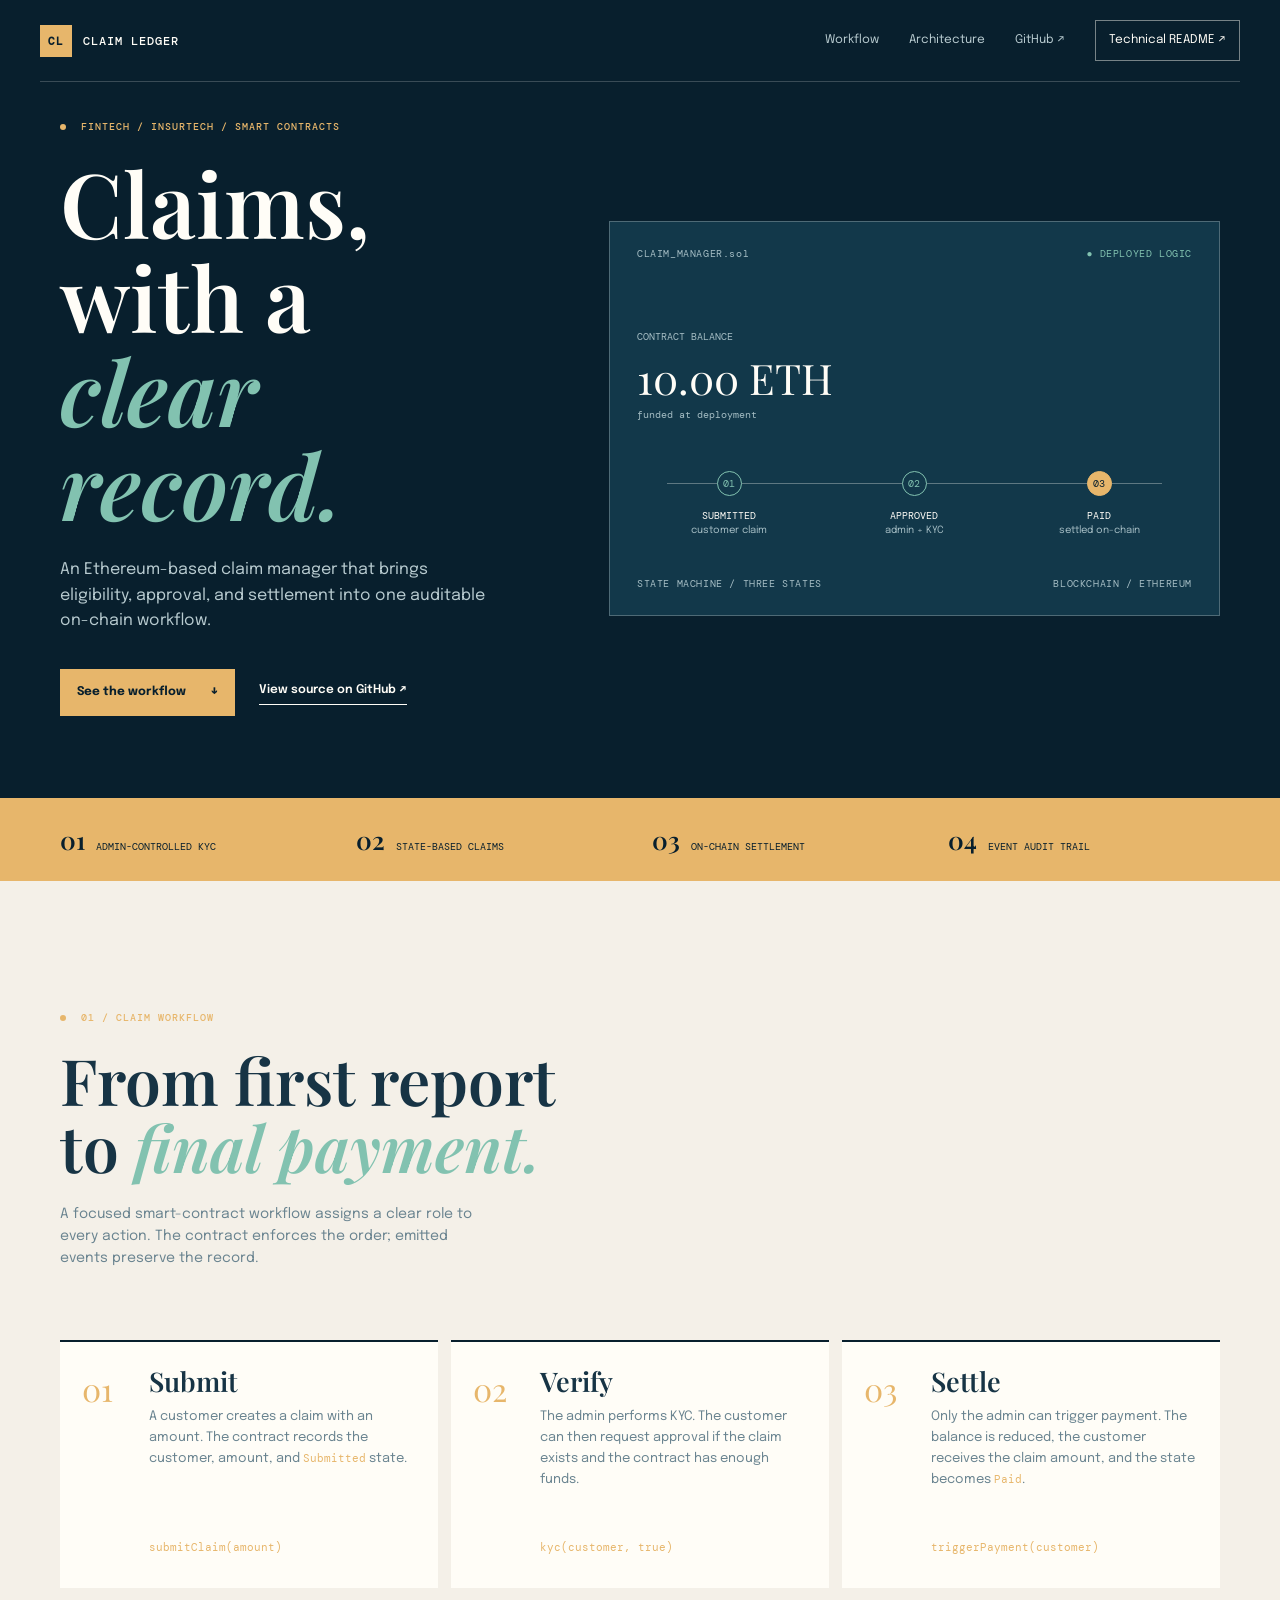
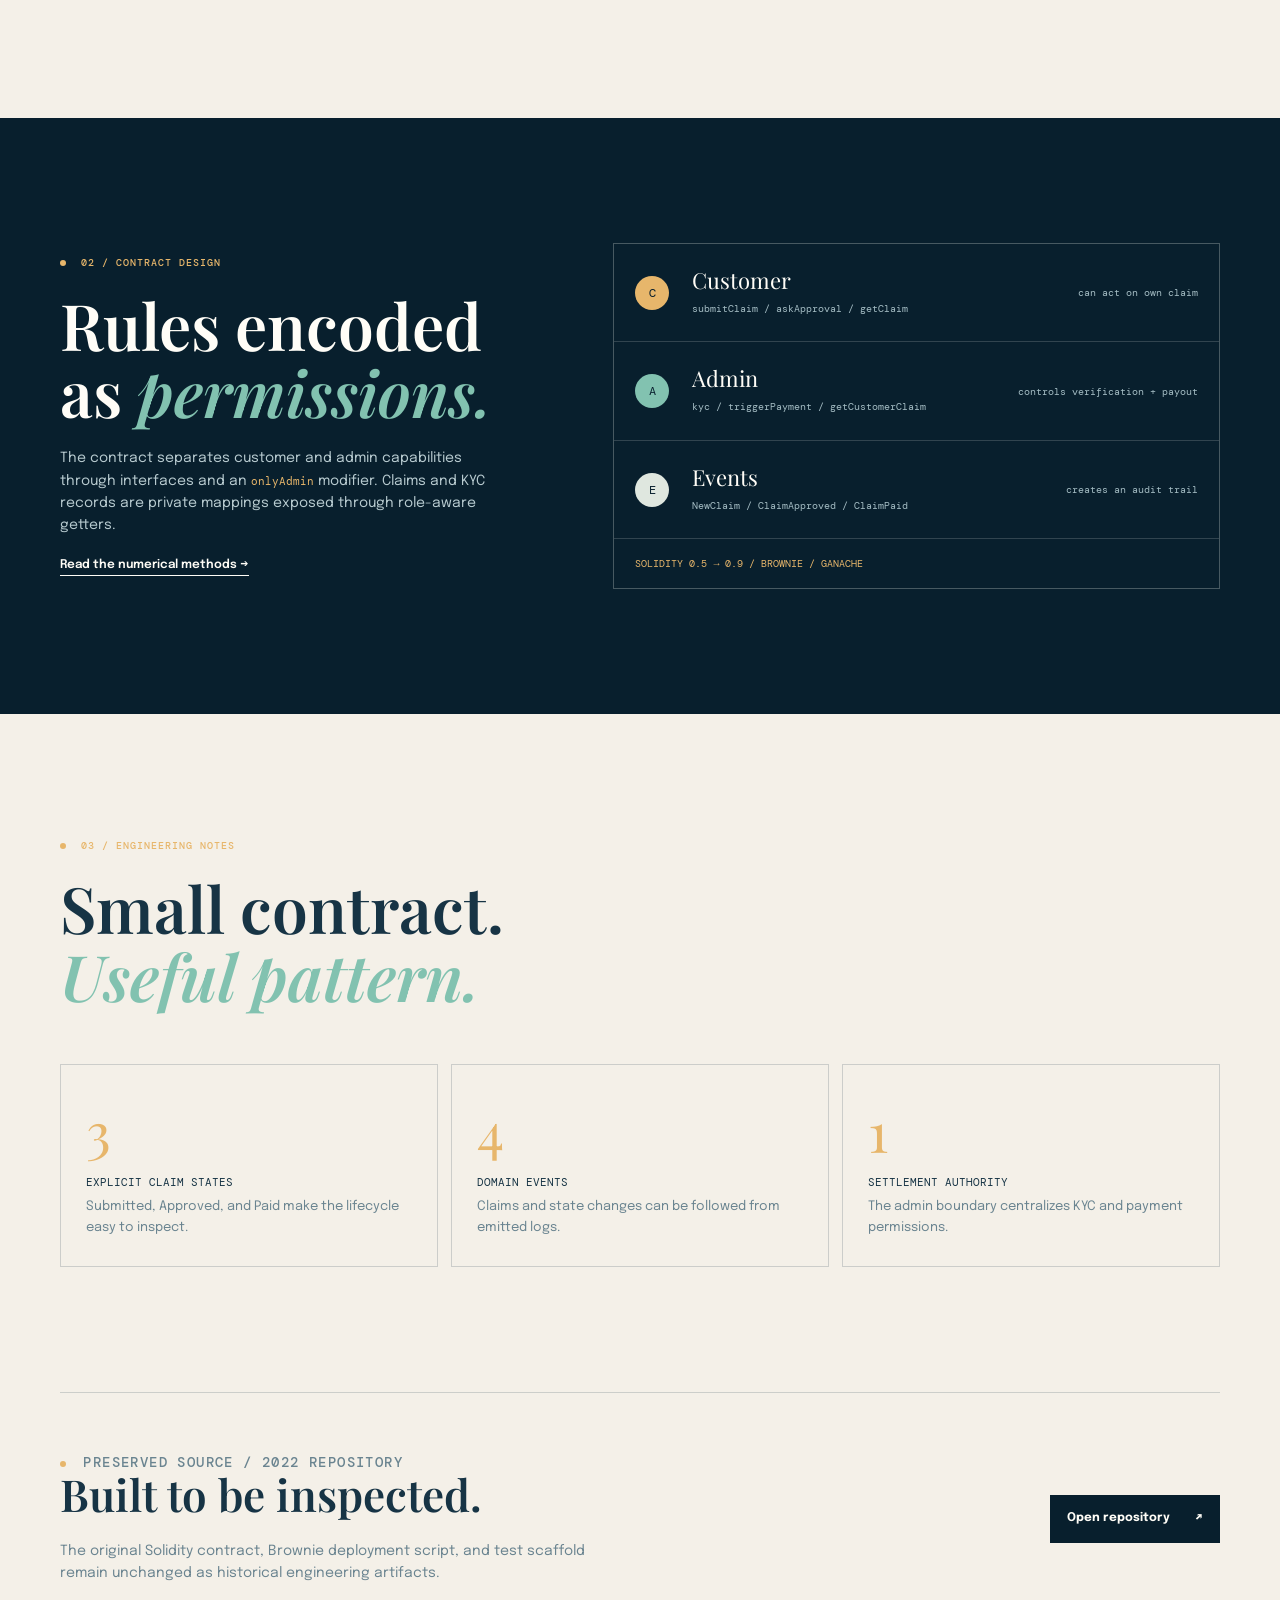
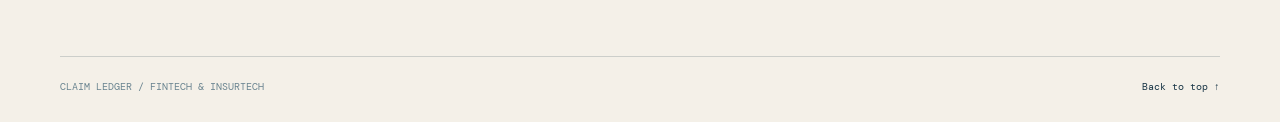
==== index.html @ d9894f96 "Remove hero side gutters" ====
<!doctype html>
<html lang="en">
<head>
  <meta charset="utf-8">
  <meta name="viewport" content="width=device-width, initial-scale=1">
  <meta name="theme-color" content="#081f2d">
  <meta name="description" content="Claim Ledger: an Ethereum smart contract for transparent insurance claim workflows.">
  <title>Claim Ledger | Fintech & Insurtech</title>
  <link rel="icon" href="data:image/svg+xml,%3Csvg xmlns='http://www.w3.org/2000/svg' viewBox='0 0 64 64'%3E%3Crect width='64' height='64' rx='14' fill='%23081f2d'/%3E%3Cpath d='M16 45V19h11c9 0 14 5 14 13s-5 13-14 13H16Zm8-7h3c5 0 7-2 7-6s-2-6-7-6h-3v12Z' fill='%23e7b66b'/%3E%3C/svg%3E" type="image/svg+xml">
  <link rel="preconnect" href="https://fonts.googleapis.com">
  <link rel="preconnect" href="https://fonts.gstatic.com" crossorigin>
  <link href="https://fonts.googleapis.com/css2?family=DM+Mono:wght@400;500&family=Epilogue:wght@400;500;600;700&family=Playfair+Display:ital,wght@0,600;1,600&display=swap" rel="stylesheet">
  <link rel="stylesheet" href="styles.css">
  <link rel="stylesheet" href="layout-fix.css">
</head>
<body>
  <header class="site-header"><a class="brand" href="#top"><span class="brand-mark">CL</span><span>CLAIM LEDGER</span></a><nav aria-label="Primary navigation"><a href="#workflow">Workflow</a><a href="#architecture">Architecture</a><a href="https://github.com/omarja12/Fintech-Inssurtech-Project" target="_blank" rel="noreferrer">GitHub &#8599;</a><a class="header-button" href="README.md">Technical README &#8599;</a></nav></header>
  <main id="top">
    <section class="hero page-width"><div class="hero-copy reveal"><p class="kicker"><span></span> FINTECH / INSURTECH / SMART CONTRACTS</p><h1>Claims, with a<br><em>clear record.</em></h1><p class="hero-lede">An Ethereum-based claim manager that brings eligibility, approval, and settlement into one auditable on-chain workflow.</p><div class="hero-actions"><a class="button button-gold" href="#workflow">See the workflow <span>&#8595;</span></a><a class="text-button" href="https://github.com/omarja12/Fintech-Inssurtech-Project" target="_blank" rel="noreferrer">View source on GitHub &#8599;</a></div></div><div class="hero-console reveal delay"><div class="console-top"><span>CLAIM_MANAGER.sol</span><span class="live-dot">● DEPLOYED LOGIC</span></div><div class="console-balance"><span>CONTRACT BALANCE</span><strong>10.00 ETH</strong><small>funded at deployment</small></div><div class="console-flow"><div class="flow-line"></div><div class="flow-node complete"><b>01</b><span>SUBMITTED</span><small>customer claim</small></div><div class="flow-node complete"><b>02</b><span>APPROVED</span><small>admin + KYC</small></div><div class="flow-node current"><b>03</b><span>PAID</span><small>settled on-chain</small></div></div><div class="console-footer"><span>STATE MACHINE / THREE STATES</span><span>BLOCKCHAIN / ETHEREUM</span></div></div></section>
    <section class="signal-bar"><div><b>01</b><span>Admin-controlled KYC</span></div><div><b>02</b><span>State-based claims</span></div><div><b>03</b><span>On-chain settlement</span></div><div><b>04</b><span>Event audit trail</span></div></section>
    <section class="section page-width" id="workflow"><div class="section-intro reveal"><p class="kicker"><span></span> 01 / CLAIM WORKFLOW</p><h2>From first report<br>to <em>final payment.</em></h2><p>A focused smart-contract workflow assigns a clear role to every action. The contract enforces the order; emitted events preserve the record.</p></div><div class="workflow-grid reveal"><article class="step-card"><div class="step-number">01</div><div><h3>Submit</h3><p>A customer creates a claim with an amount. The contract records the customer, amount, and <code>Submitted</code> state.</p><code>submitClaim(amount)</code></div></article><article class="step-card"><div class="step-number">02</div><div><h3>Verify</h3><p>The admin performs KYC. The customer can then request approval if the claim exists and the contract has enough funds.</p><code>kyc(customer, true)</code></div></article><article class="step-card"><div class="step-number">03</div><div><h3>Settle</h3><p>Only the admin can trigger payment. The balance is reduced, the customer receives the claim amount, and the state becomes <code>Paid</code>.</p><code>triggerPayment(customer)</code></div></article></div></section>
    <section class="architecture-band" id="architecture"><div class="page-width architecture-grid"><div class="section-intro reveal"><p class="kicker"><span></span> 02 / CONTRACT DESIGN</p><h2>Rules encoded<br>as <em>permissions.</em></h2><p>The contract separates customer and admin capabilities through interfaces and an <code>onlyAdmin</code> modifier. Claims and KYC records are private mappings exposed through role-aware getters.</p><a class="text-button light" href="README.md">Read the numerical methods &#8594;</a></div><div class="architecture-panel reveal delay"><div class="role-row"><span class="role-icon customer">C</span><div><b>Customer</b><small>submitClaim / askApproval / getClaim</small></div><i>can act on own claim</i></div><div class="role-row"><span class="role-icon admin">A</span><div><b>Admin</b><small>kyc / triggerPayment / getCustomerClaim</small></div><i>controls verification + payout</i></div><div class="role-row"><span class="role-icon event">E</span><div><b>Events</b><small>NewClaim / ClaimApproved / ClaimPaid</small></div><i>creates an audit trail</i></div><div class="contract-tag">SOLIDITY 0.5 &#8594; 0.9 / BROWNIE / GANACHE</div></div></div></section>
    <section class="section page-width outcomes"><div class="section-intro reveal"><p class="kicker"><span></span> 03 / ENGINEERING NOTES</p><h2>Small contract.<br><em>Useful pattern.</em></h2></div><div class="outcome-grid reveal"><div class="outcome"><strong>3</strong><span>Explicit claim states</span><p>Submitted, Approved, and Paid make the lifecycle easy to inspect.</p></div><div class="outcome"><strong>4</strong><span>Domain events</span><p>Claims and state changes can be followed from emitted logs.</p></div><div class="outcome"><strong>1</strong><span>Settlement authority</span><p>The admin boundary centralizes KYC and payment permissions.</p></div></div></section>
    <section class="archive page-width"><div><p class="kicker"><span></span> PRESERVED SOURCE / 2022 REPOSITORY</p><h2>Built to be inspected.</h2><p>The original Solidity contract, Brownie deployment script, and test scaffold remain unchanged as historical engineering artifacts.</p></div><a class="button button-dark" href="https://github.com/omarja12/Fintech-Inssurtech-Project" target="_blank" rel="noreferrer">Open repository <span>&#8599;</span></a></section>
  </main>
  <footer class="footer page-width"><span>CLAIM LEDGER / FINTECH & INSURTECH</span><a href="#top">Back to top &#8593;</a></footer>
</body>
</html>
---- styles.css ----
:root{--navy:#081f2d;--navy-2:#12384a;--ink:#173445;--muted:#6a8490;--paper:#f4f0e8;--white:#fffdf7;--gold:#e7b66b;--teal:#82c2b0;--line:rgba(23,52,69,.18);--mono:'DM Mono',monospace;--display:'Playfair Display',Georgia,serif;--body:'Epilogue',sans-serif}*{box-sizing:border-box}html{scroll-behavior:smooth}body{margin:0;background:var(--paper);color:var(--ink);font-family:var(--body);line-height:1.6}.page-width{width:min(1160px,calc(100% - 80px));margin-inline:auto}a{color:inherit;text-decoration:none}code{font:11px var(--mono);color:var(--gold)}.site-header{height:82px;display:flex;align-items:center;justify-content:space-between;width:min(1280px,calc(100% - 80px));margin:auto;border-bottom:1px solid rgba(255,253,247,.2);color:var(--white);position:absolute;left:0;right:0;z-index:3}.brand{display:flex;align-items:center;gap:11px;font:500 12px var(--mono);letter-spacing:.08em}.brand-mark{display:grid;place-items:center;width:32px;height:32px;background:var(--gold);color:var(--navy);font:700 11px var(--mono)}nav{display:flex;align-items:center;gap:30px;font-size:12px;color:#b8cbd0}nav a:hover{color:var(--gold)}.header-button{border:1px solid rgba(255,253,247,.45);padding:10px 13px;color:var(--white)}.hero{display:grid;grid-template-columns:.86fr 1.14fr;gap:88px;align-items:center;min-height:665px;padding-top:120px;padding-bottom:82px;background:var(--navy);color:var(--white)}.hero:before{content:'';position:absolute;inset:0 0 auto;height:665px;z-index:-1;background:var(--navy)}.kicker{margin:0 0 22px;color:var(--gold);font:500 10px var(--mono);letter-spacing:.1em}.kicker span{display:inline-block;width:6px;height:6px;margin-right:8px;background:var(--gold);border-radius:50%}h1,h2,h3{font-family:var(--display);font-weight:600;line-height:1.05;letter-spacing:0}h1{margin:0 0 26px;font-size:clamp(57px,7vw,92px)}h2{margin:0 0 22px;font-size:clamp(43px,5vw,68px)}h1 em,h2 em{font-style:italic;color:var(--teal)}.hero-lede{max-width:440px;color:#b8cbd0;font-size:16px}.hero-actions{display:flex;align-items:center;gap:24px;margin-top:35px}.button{display:inline-flex;align-items:center;justify-content:space-between;gap:25px;padding:14px 17px;font-size:12px;font-weight:700;transition:transform .2s}.button:hover{transform:translateY(-3px)}.button-gold{background:var(--gold);color:var(--navy)}.button-dark{background:var(--navy);color:var(--white)}.text-button{padding-bottom:4px;border-bottom:1px solid currentColor;font-size:12px;font-weight:600}.text-button.light{color:var(--white)}.hero-console{min-height:395px;padding:25px 27px;background:var(--navy-2);border:1px solid rgba(255,253,247,.25);position:relative}.console-top,.console-footer{display:flex;justify-content:space-between;color:#a5bdc4;font:10px var(--mono);letter-spacing:.06em}.live-dot{color:var(--teal)}.console-balance{margin:70px 0 50px}.console-balance span,.console-balance small{display:block;color:#a5bdc4;font:10px var(--mono)}.console-balance strong{display:block;margin:7px 0 2px;color:var(--white);font:42px var(--display)}.console-flow{display:grid;grid-template-columns:repeat(3,1fr);gap:0;position:relative}.flow-line{position:absolute;top:12px;right:30px;left:30px;border-top:1px solid rgba(255,253,247,.32)}.flow-node{position:relative;z-index:1;text-align:center}.flow-node b{display:grid;place-items:center;width:25px;height:25px;margin:auto;border:1px solid var(--teal);border-radius:50%;background:var(--navy-2);color:var(--teal);font:10px var(--mono)}.flow-node.current b{border-color:var(--gold);background:var(--gold);color:var(--navy)}.flow-node span{display:block;margin-top:13px;color:var(--white);font:10px var(--mono)}.flow-node small{display:block;color:#a5bdc4;font-size:10px}.console-footer{position:absolute;bottom:25px;left:27px;right:27px}.signal-bar{display:grid;grid-template-columns:repeat(4,1fr);padding:25px max(40px,calc((100% - 1160px)/2));gap:24px;background:var(--gold);color:var(--navy)}.signal-bar div{display:flex;align-items:baseline;gap:11px;font:10px var(--mono);text-transform:uppercase}.signal-bar b{font:600 25px var(--display)}.section{padding:130px 0}.section-intro{max-width:550px}.section-intro>p:not(.kicker){max-width:430px;color:var(--muted);font-size:14px}.workflow-grid{display:grid;grid-template-columns:repeat(3,1fr);gap:13px;margin-top:70px}.step-card{display:grid;grid-template-columns:50px 1fr;gap:17px;padding:25px 22px 28px;border-top:2px solid var(--navy);background:var(--white)}.step-number{color:var(--gold);font:32px var(--display)}.step-card h3{margin:0 0 12px;font-size:27px}.step-card p{min-height:105px;margin:0 0 22px;color:var(--muted);font-size:13px}.architecture-band{padding:125px 0;background:var(--navy);color:var(--white)}.architecture-grid{display:grid;grid-template-columns:.85fr 1.15fr;align-items:center;gap:105px}.architecture-band .section-intro>p:not(.kicker){color:#b8cbd0}.architecture-panel{border:1px solid rgba(255,253,247,.26)}.role-row{display:grid;grid-template-columns:42px 1fr auto;align-items:center;gap:15px;padding:21px;border-bottom:1px solid rgba(255,253,247,.17)}.role-icon{display:grid;place-items:center;width:34px;height:34px;border-radius:50%;font:12px var(--mono)}.customer{background:var(--gold);color:var(--navy)}.admin{background:var(--teal);color:var(--navy)}.event{background:#dfe7df;color:var(--navy)}.role-row b{display:block;font:22px var(--display)}.role-row small,.role-row i{color:#a5bdc4;font:10px var(--mono);font-style:normal}.role-row i{text-align:right}.contract-tag{padding:18px 21px;color:var(--gold);font:10px var(--mono)}.outcomes{padding:125px 0}.outcome-grid{display:grid;grid-template-columns:repeat(3,1fr);gap:13px;margin-top:55px}.outcome{padding:28px 25px;border:1px solid var(--line)}.outcome strong{display:block;color:var(--gold);font:55px var(--display)}.outcome span{display:block;margin:8px 0;color:var(--ink);font:11px var(--mono);text-transform:uppercase}.outcome p{margin:0;color:var(--muted);font-size:13px}.archive{display:flex;align-items:center;justify-content:space-between;gap:50px;padding:60px 0 72px;border-top:1px solid var(--line)}.archive h2{font-size:44px}.archive p{max-width:570px;margin:0;color:var(--muted);font-size:14px}.footer{display:flex;justify-content:space-between;padding:23px 0 29px;border-top:1px solid var(--line);color:var(--muted);font:10px var(--mono)}.footer a{color:var(--ink)}.reveal{animation:rise .8s both}.delay{animation-delay:.15s}@keyframes rise{from{opacity:0;transform:translateY(15px)}to{opacity:1;transform:translateY(0)}}@media(max-width:800px){.page-width,.site-header{width:min(100% - 38px,600px)}.site-header{height:70px}.site-header nav a:not(.header-button){display:none}.header-button{font-size:10px}.hero{display:block;min-height:0;padding:145px 0 60px}.hero:before{height:850px}.hero-console{margin-top:55px;min-height:350px;padding:20px}.console-balance{margin:53px 0 38px}.console-balance strong{font-size:35px}.console-footer{left:20px;right:20px;bottom:20px}.signal-bar{grid-template-columns:repeat(2,1fr);padding:20px 19px}.section,.outcomes{padding:82px 0}.workflow-grid,.architecture-grid,.outcome-grid{grid-template-columns:1fr;margin-top:45px}.architecture-grid{gap:48px}.role-row{grid-template-columns:36px 1fr}.role-row i{display:none}.archive{display:block;padding:45px 0 55px}.archive h2{font-size:39px}.archive .button{margin-top:27px}.footer{display:grid;gap:13px}}
---- layout-fix.css ----
.hero{width:100%;padding-left:max(40px,calc((100% - 1160px)/2));padding-right:max(40px,calc((100% - 1160px)/2))}.hero:before{z-index:-1}@media(max-width:800px){.hero{width:100%;padding-left:19px;padding-right:19px}}
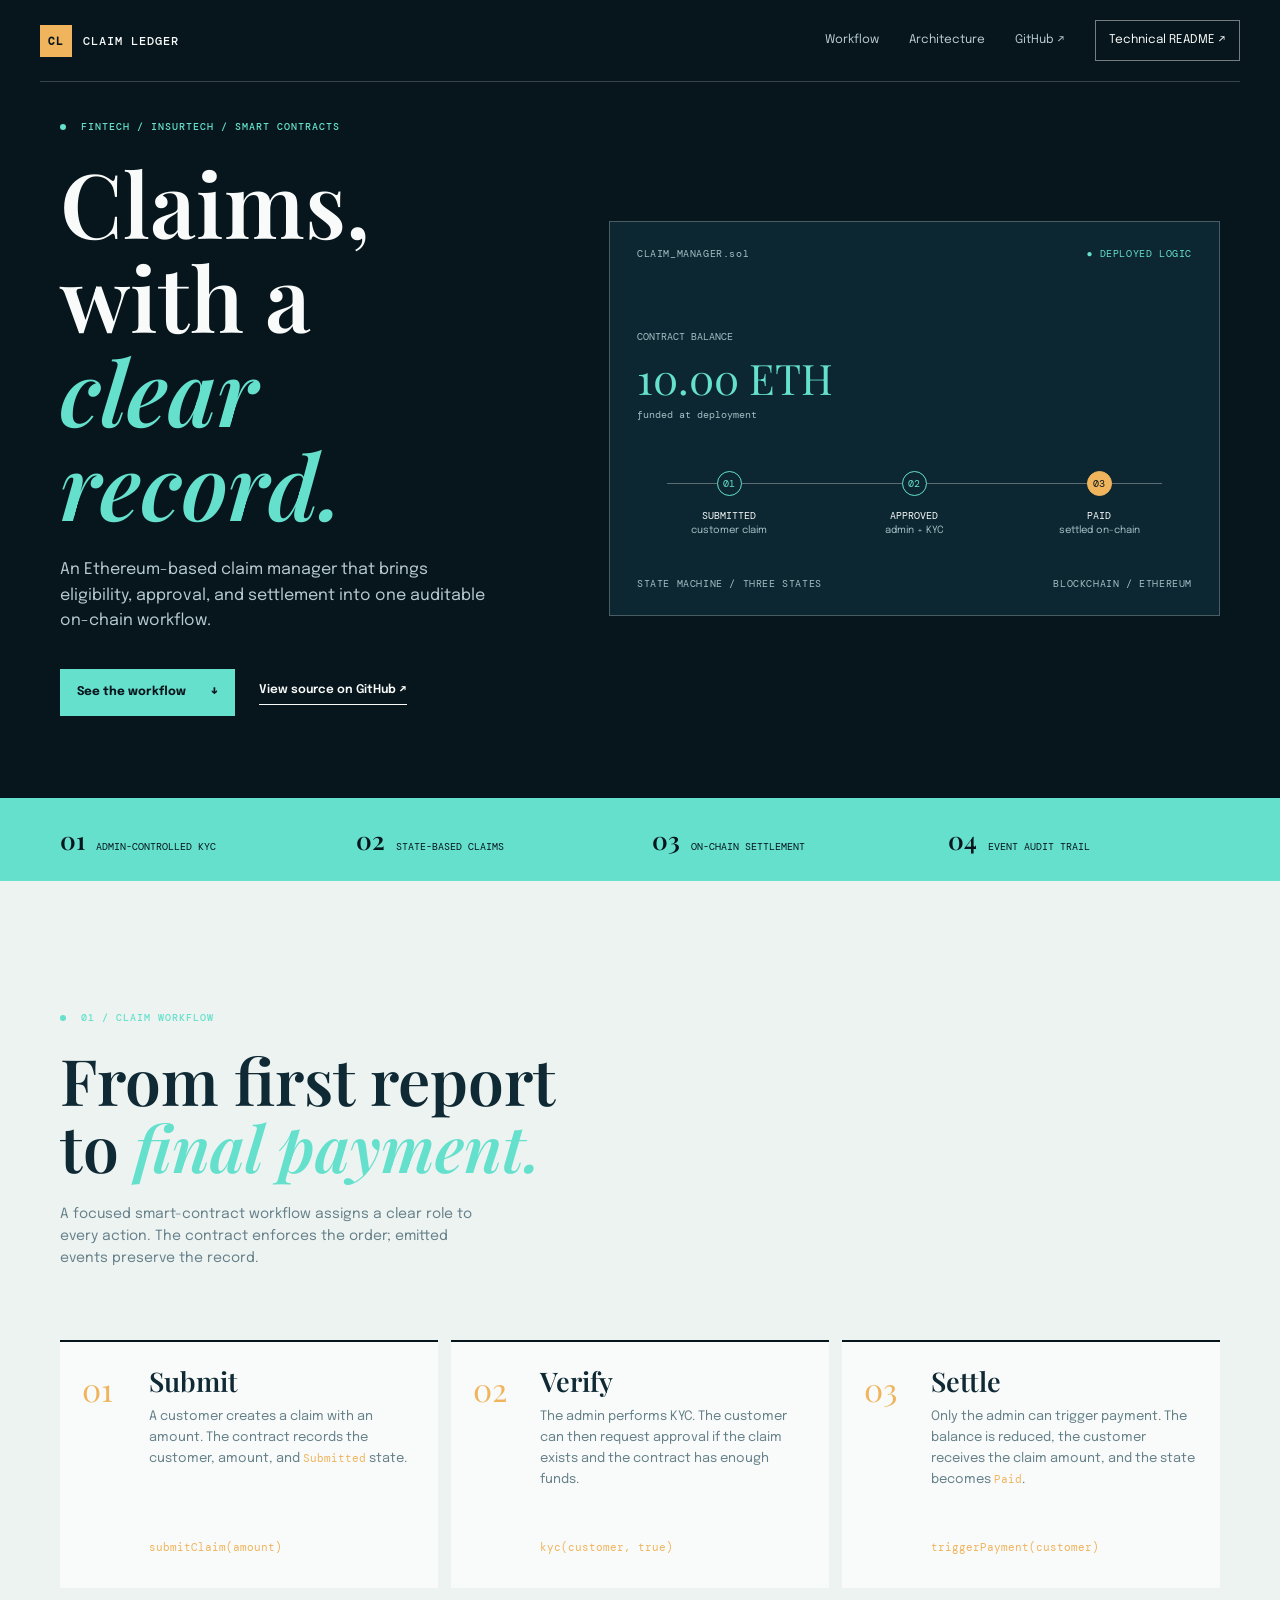
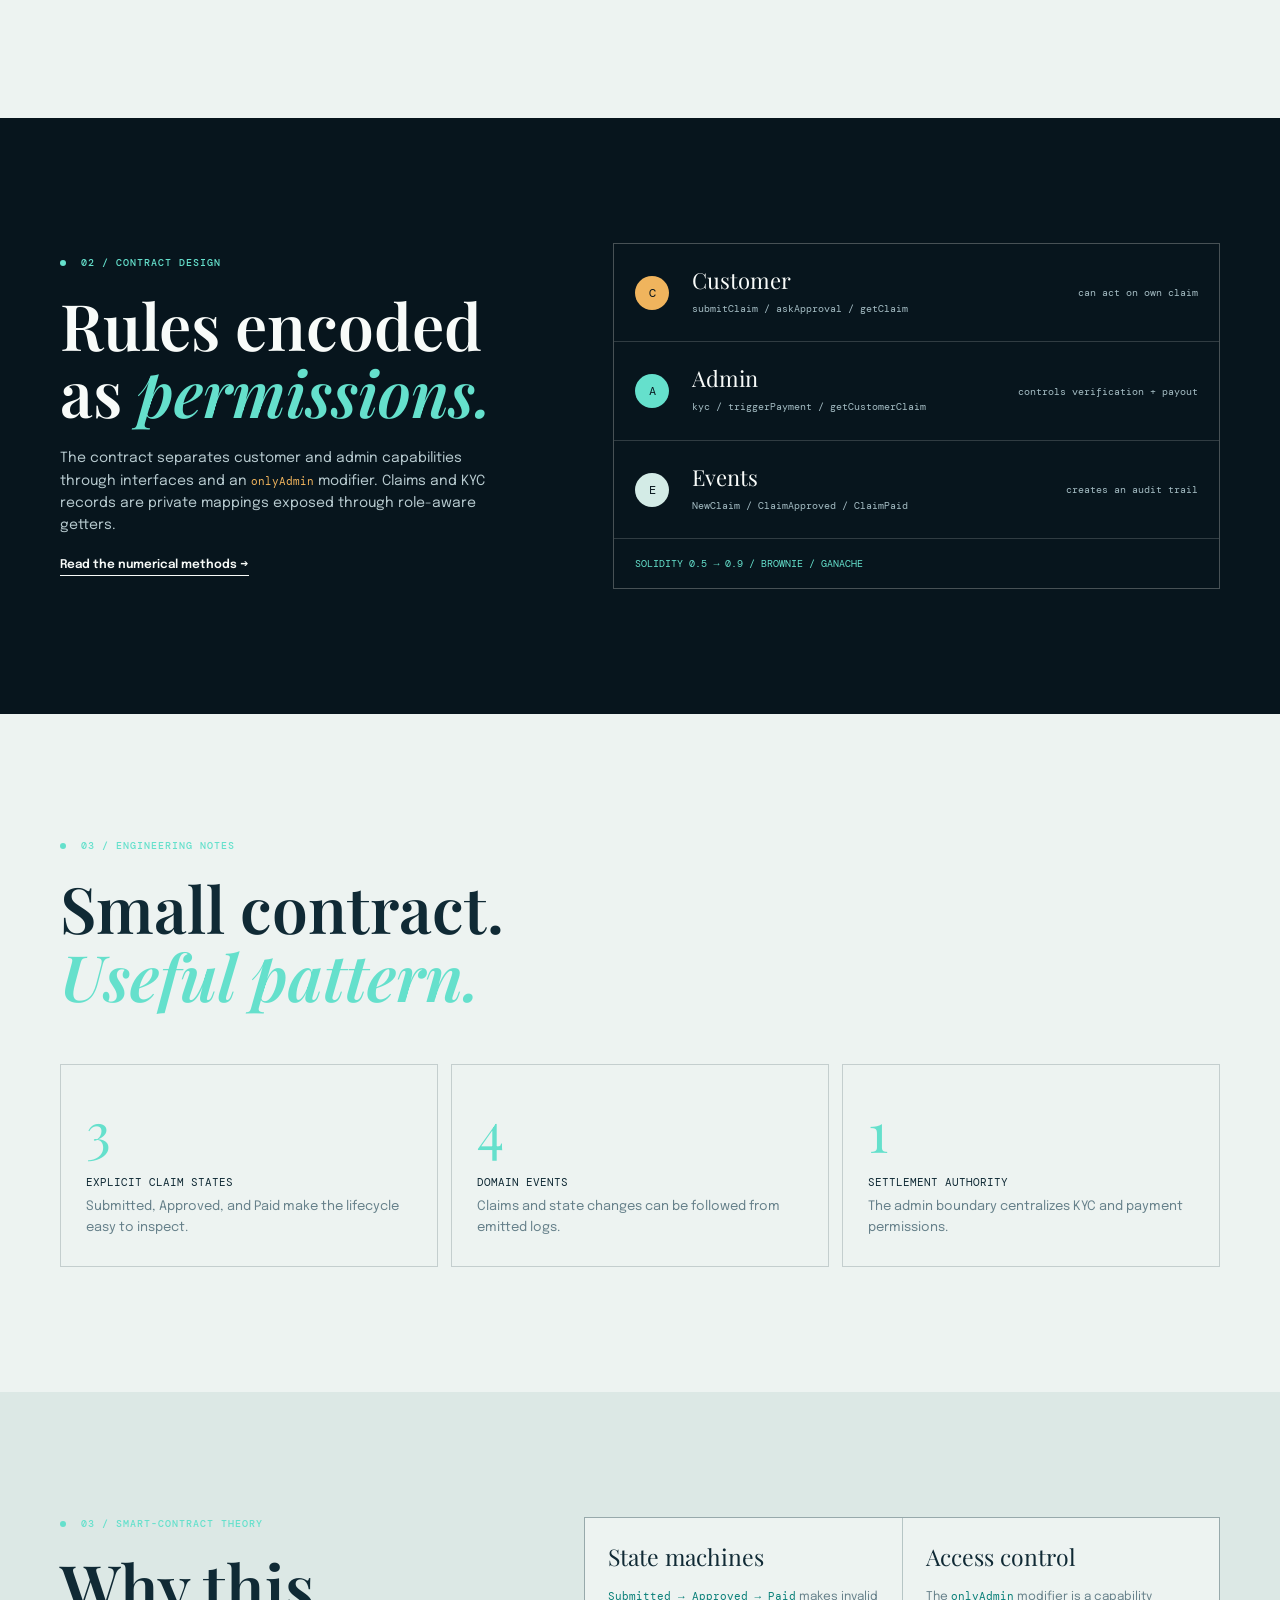
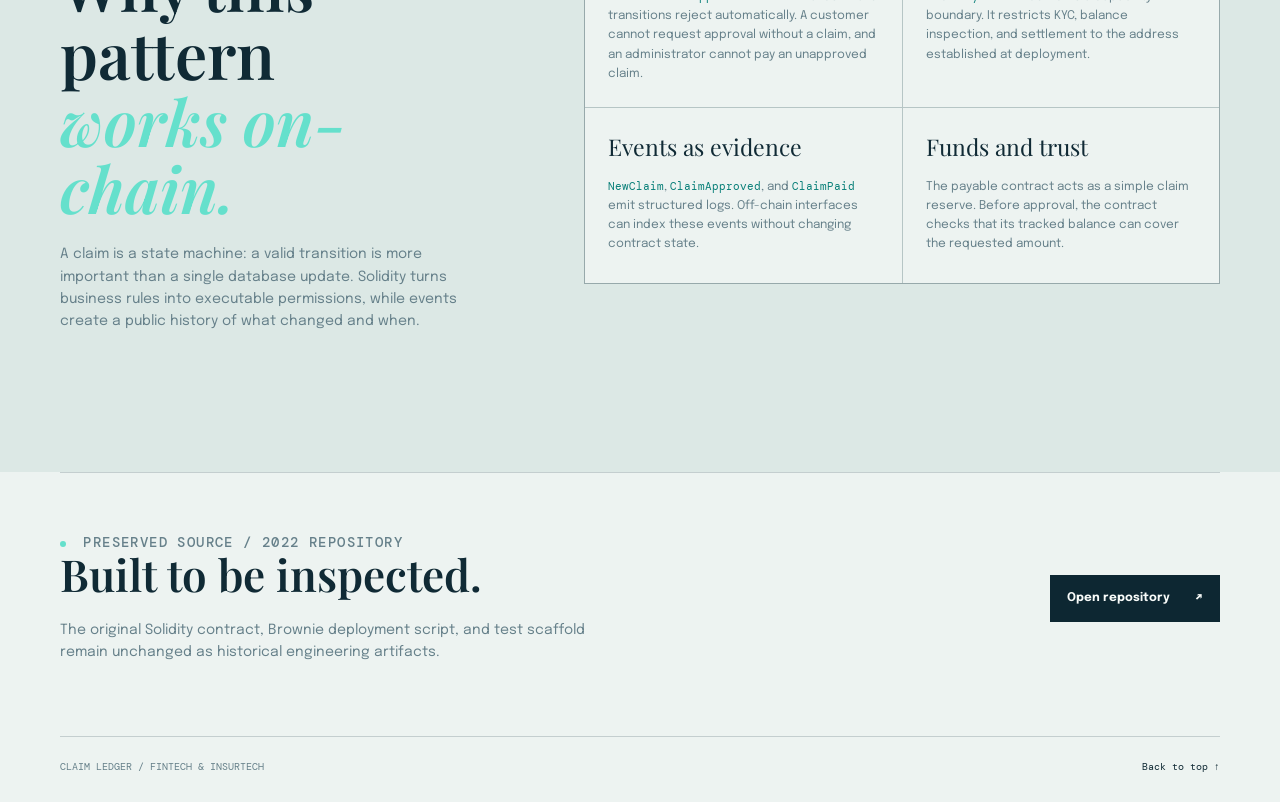
==== commit 1c81a69d: "Refine Claim Ledger protocol presentation" ====
--- a/index.html
+++ b/index.html
@@ -11,6 +11,8 @@
   <link rel="preconnect" href="https://fonts.gstatic.com" crossorigin>
   <link href="https://fonts.googleapis.com/css2?family=DM+Mono:wght@400;500&family=Epilogue:wght@400;500;600;700&family=Playfair+Display:ital,wght@0,600;1,600&display=swap" rel="stylesheet">
   <link rel="stylesheet" href="styles.css">
+  <link rel="stylesheet" href="protocol-theme.css">
+  <link rel="stylesheet" href="theory.css">
   <link rel="stylesheet" href="layout-fix.css">
 </head>
 <body>
@@ -21,6 +23,7 @@
     <section class="section page-width" id="workflow"><div class="section-intro reveal"><p class="kicker"><span></span> 01 / CLAIM WORKFLOW</p><h2>From first report<br>to <em>final payment.</em></h2><p>A focused smart-contract workflow assigns a clear role to every action. The contract enforces the order; emitted events preserve the record.</p></div><div class="workflow-grid reveal"><article class="step-card"><div class="step-number">01</div><div><h3>Submit</h3><p>A customer creates a claim with an amount. The contract records the customer, amount, and <code>Submitted</code> state.</p><code>submitClaim(amount)</code></div></article><article class="step-card"><div class="step-number">02</div><div><h3>Verify</h3><p>The admin performs KYC. The customer can then request approval if the claim exists and the contract has enough funds.</p><code>kyc(customer, true)</code></div></article><article class="step-card"><div class="step-number">03</div><div><h3>Settle</h3><p>Only the admin can trigger payment. The balance is reduced, the customer receives the claim amount, and the state becomes <code>Paid</code>.</p><code>triggerPayment(customer)</code></div></article></div></section>
     <section class="architecture-band" id="architecture"><div class="page-width architecture-grid"><div class="section-intro reveal"><p class="kicker"><span></span> 02 / CONTRACT DESIGN</p><h2>Rules encoded<br>as <em>permissions.</em></h2><p>The contract separates customer and admin capabilities through interfaces and an <code>onlyAdmin</code> modifier. Claims and KYC records are private mappings exposed through role-aware getters.</p><a class="text-button light" href="README.md">Read the numerical methods &#8594;</a></div><div class="architecture-panel reveal delay"><div class="role-row"><span class="role-icon customer">C</span><div><b>Customer</b><small>submitClaim / askApproval / getClaim</small></div><i>can act on own claim</i></div><div class="role-row"><span class="role-icon admin">A</span><div><b>Admin</b><small>kyc / triggerPayment / getCustomerClaim</small></div><i>controls verification + payout</i></div><div class="role-row"><span class="role-icon event">E</span><div><b>Events</b><small>NewClaim / ClaimApproved / ClaimPaid</small></div><i>creates an audit trail</i></div><div class="contract-tag">SOLIDITY 0.5 &#8594; 0.9 / BROWNIE / GANACHE</div></div></div></section>
     <section class="section page-width outcomes"><div class="section-intro reveal"><p class="kicker"><span></span> 03 / ENGINEERING NOTES</p><h2>Small contract.<br><em>Useful pattern.</em></h2></div><div class="outcome-grid reveal"><div class="outcome"><strong>3</strong><span>Explicit claim states</span><p>Submitted, Approved, and Paid make the lifecycle easy to inspect.</p></div><div class="outcome"><strong>4</strong><span>Domain events</span><p>Claims and state changes can be followed from emitted logs.</p></div><div class="outcome"><strong>1</strong><span>Settlement authority</span><p>The admin boundary centralizes KYC and payment permissions.</p></div></div></section>
+    <section class="theory-band"><div class="page-width theory-grid"><div><p class="kicker"><span></span> 03 / SMART-CONTRACT THEORY</p><h2>Why this pattern<br><em>works on-chain.</em></h2><p>A claim is a state machine: a valid transition is more important than a single database update. Solidity turns business rules into executable permissions, while events create a public history of what changed and when.</p></div><div class="theory-points"><article><b>State machines</b><p><code>Submitted → Approved → Paid</code> makes invalid transitions reject automatically. A customer cannot request approval without a claim, and an administrator cannot pay an unapproved claim.</p></article><article><b>Access control</b><p>The <code>onlyAdmin</code> modifier is a capability boundary. It restricts KYC, balance inspection, and settlement to the address established at deployment.</p></article><article><b>Events as evidence</b><p><code>NewClaim</code>, <code>ClaimApproved</code>, and <code>ClaimPaid</code> emit structured logs. Off-chain interfaces can index these events without changing contract state.</p></article><article><b>Funds and trust</b><p>The payable contract acts as a simple claim reserve. Before approval, the contract checks that its tracked balance can cover the requested amount.</p></article></div></div></section>
     <section class="archive page-width"><div><p class="kicker"><span></span> PRESERVED SOURCE / 2022 REPOSITORY</p><h2>Built to be inspected.</h2><p>The original Solidity contract, Brownie deployment script, and test scaffold remain unchanged as historical engineering artifacts.</p></div><a class="button button-dark" href="https://github.com/omarja12/Fintech-Inssurtech-Project" target="_blank" rel="noreferrer">Open repository <span>&#8599;</span></a></section>
   </main>
   <footer class="footer page-width"><span>CLAIM LEDGER / FINTECH & INSURTECH</span><a href="#top">Back to top &#8593;</a></footer>
--- a/protocol-theme.css
+++ b/protocol-theme.css
@@ -0,0 +1 @@
+:root{--navy:#07151d;--navy-2:#0d2732;--ink:#102a35;--muted:#66808a;--paper:#edf3f1;--white:#f8fbf9;--gold:#f0b45d;--teal:#65e0cc;--line:rgba(16,42,53,.18)}body{background:var(--paper)}.hero:before{background:var(--navy)}.signal-bar{background:var(--teal)}.signal-bar b{color:var(--navy)}.button-gold{background:var(--teal);color:var(--navy)}.live-dot,.kicker,.method-detail{color:var(--teal)}.kicker span{background:var(--teal)}.console-balance strong,.outcome strong{color:var(--teal)}.flow-node b{border-color:var(--teal);color:var(--teal)}.flow-node.current b{border-color:var(--gold);background:var(--gold)}.architecture-band,.hero{background:var(--navy)}.customer{background:var(--gold)}.admin{background:var(--teal)}.event{background:#d3ebe6}.role-icon{color:var(--navy)}.contract-tag{color:var(--teal)}.archive{background:transparent}.archive .button-dark{background:var(--navy-2)}
--- a/theory.css
+++ b/theory.css
@@ -0,0 +1 @@
+.theory-band{padding:125px 0;background:#dce8e5;color:var(--ink)}.theory-grid{display:grid;grid-template-columns:.8fr 1.2fr;gap:100px;align-items:start}.theory-grid>div:first-child>p:not(.kicker){max-width:410px;color:var(--muted);font-size:14px}.theory-points{display:grid;grid-template-columns:1fr 1fr;gap:1px;background:rgba(16,42,53,.18);border:1px solid rgba(16,42,53,.18)}.theory-points article{min-height:175px;padding:23px;background:#edf3f1}.theory-points b{font:23px var(--display)}.theory-points p{margin:13px 0 0;color:var(--muted);font-size:12px}.theory-points code{color:#087f78}@media(max-width:800px){.theory-band{padding:80px 0}.theory-grid{grid-template-columns:1fr;gap:43px}.theory-points{grid-template-columns:1fr}.theory-points article{min-height:0}}
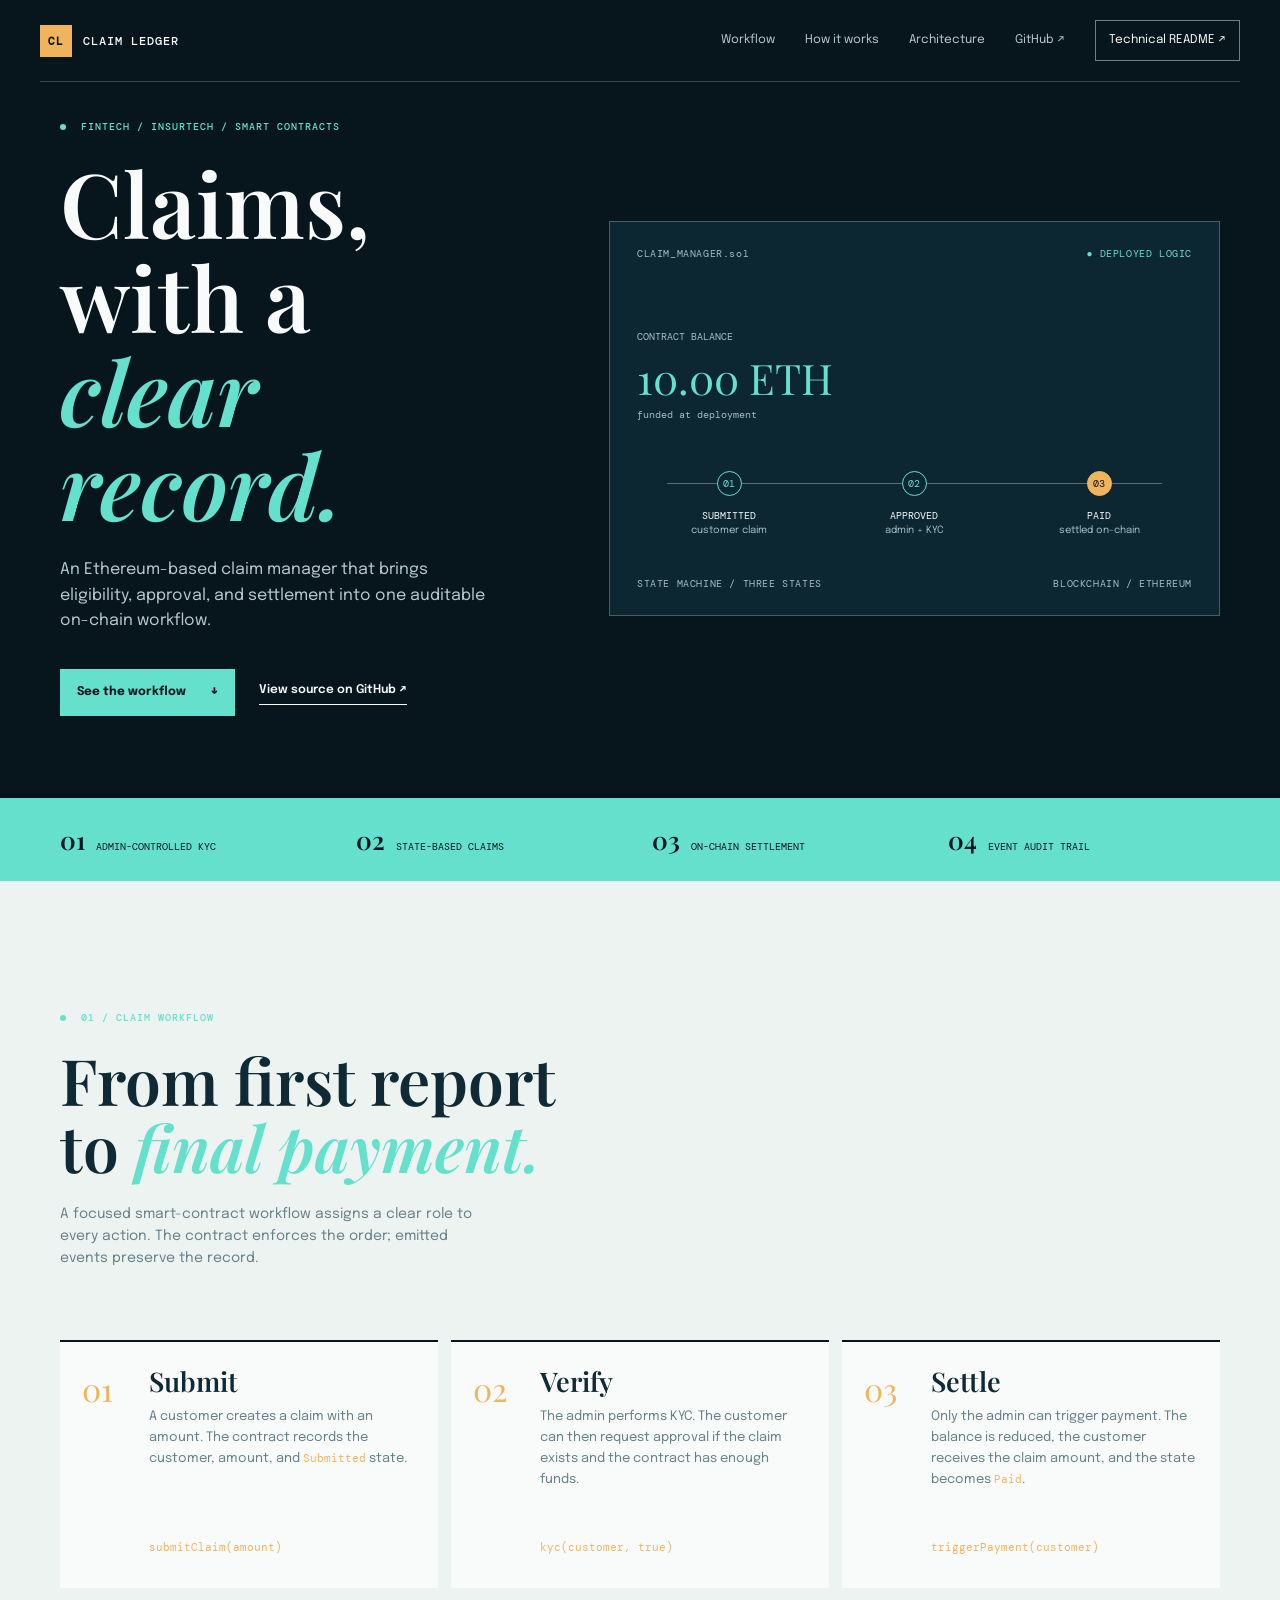
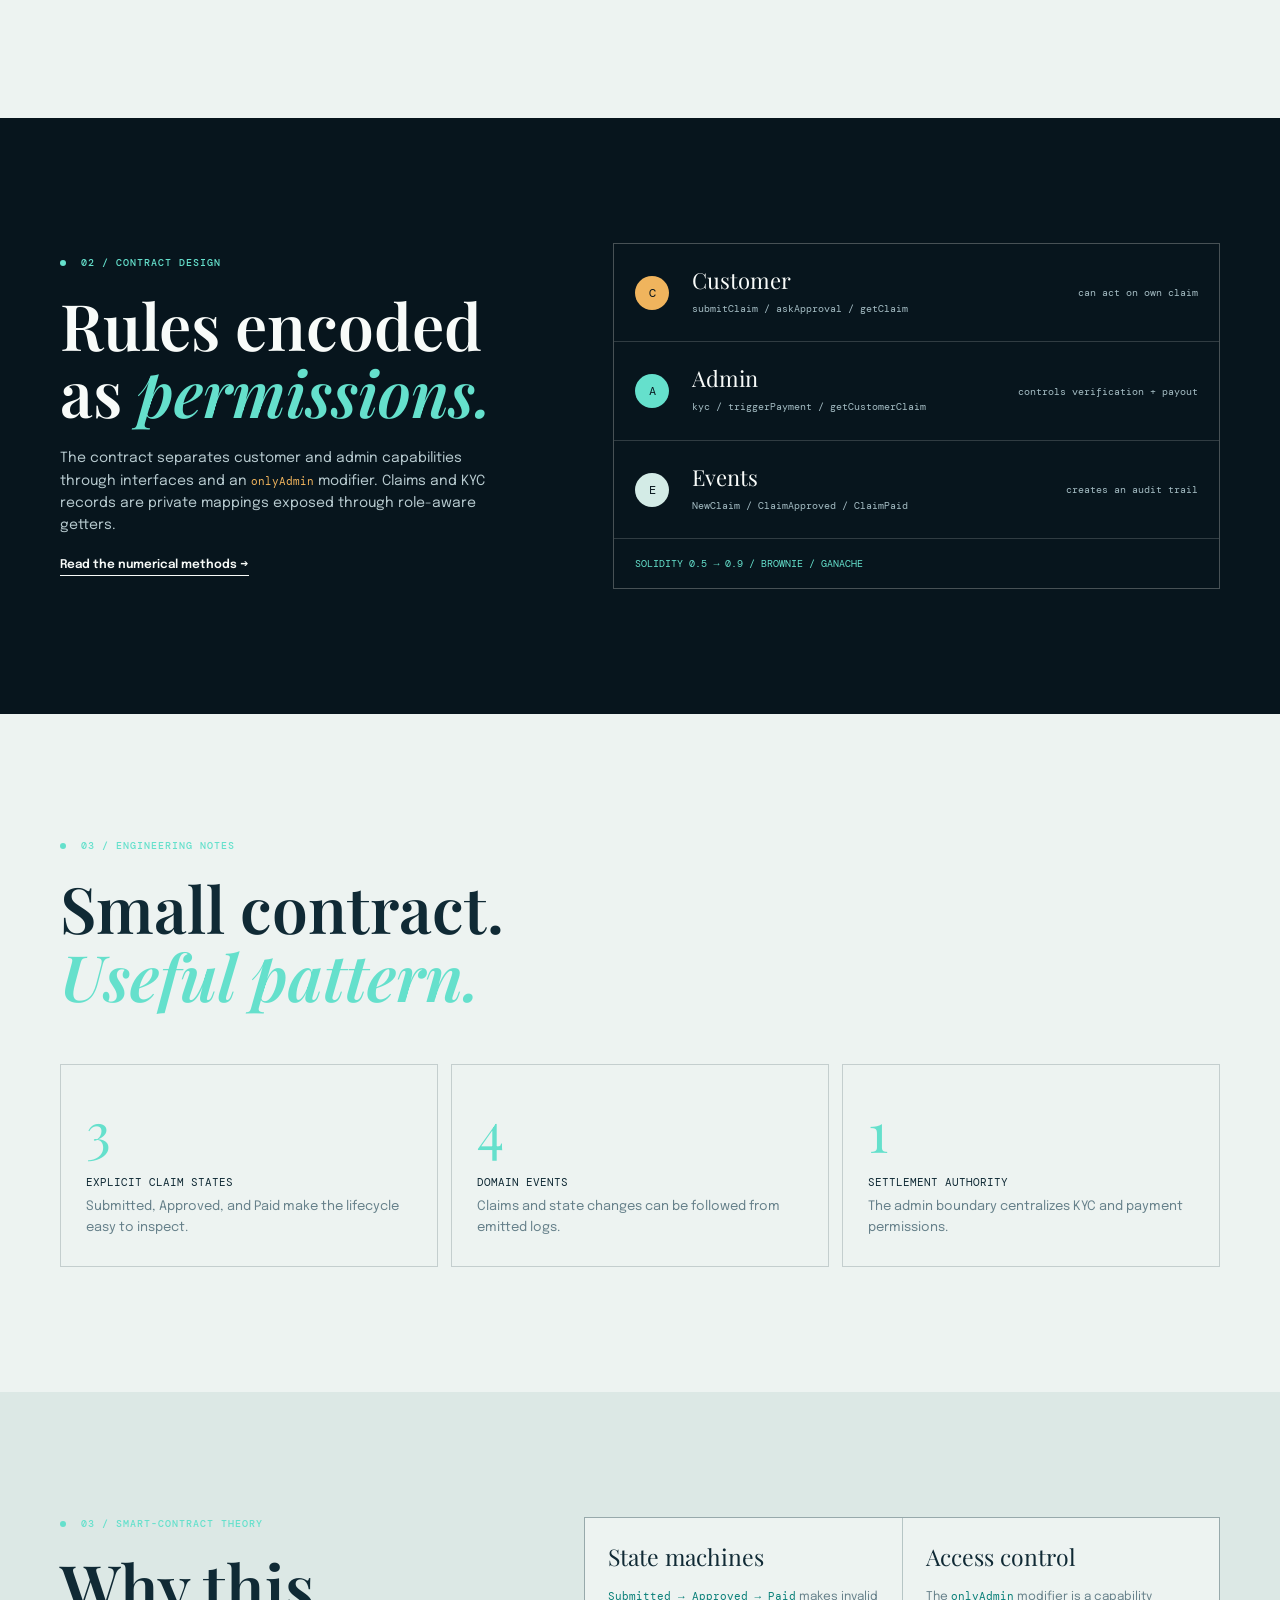
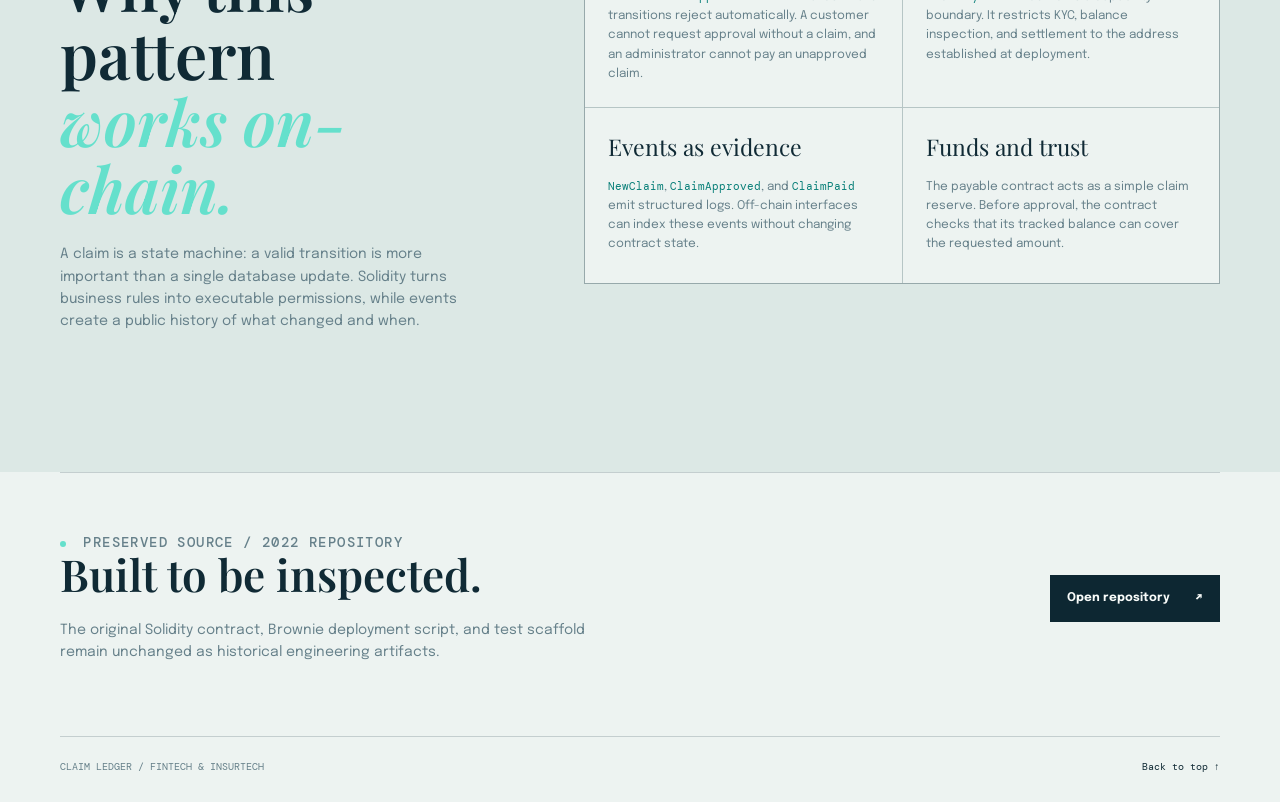
==== commit 00b2703c: "Add plain-English smart contract explainer" ====
--- a/index.html
+++ b/index.html
@@ -16,7 +16,7 @@
   <link rel="stylesheet" href="layout-fix.css">
 </head>
 <body>
-  <header class="site-header"><a class="brand" href="#top"><span class="brand-mark">CL</span><span>CLAIM LEDGER</span></a><nav aria-label="Primary navigation"><a href="#workflow">Workflow</a><a href="#architecture">Architecture</a><a href="https://github.com/omarja12/Fintech-Inssurtech-Project" target="_blank" rel="noreferrer">GitHub &#8599;</a><a class="header-button" href="README.md">Technical README &#8599;</a></nav></header>
+  <header class="site-header"><a class="brand" href="#top"><span class="brand-mark">CL</span><span>CLAIM LEDGER</span></a><nav aria-label="Primary navigation"><a href="#workflow">Workflow</a><a href="how-it-works.html">How it works</a><a href="#architecture">Architecture</a><a href="https://github.com/omarja12/Fintech-Inssurtech-Project" target="_blank" rel="noreferrer">GitHub &#8599;</a><a class="header-button" href="README.md">Technical README &#8599;</a></nav></header>
   <main id="top">
     <section class="hero page-width"><div class="hero-copy reveal"><p class="kicker"><span></span> FINTECH / INSURTECH / SMART CONTRACTS</p><h1>Claims, with a<br><em>clear record.</em></h1><p class="hero-lede">An Ethereum-based claim manager that brings eligibility, approval, and settlement into one auditable on-chain workflow.</p><div class="hero-actions"><a class="button button-gold" href="#workflow">See the workflow <span>&#8595;</span></a><a class="text-button" href="https://github.com/omarja12/Fintech-Inssurtech-Project" target="_blank" rel="noreferrer">View source on GitHub &#8599;</a></div></div><div class="hero-console reveal delay"><div class="console-top"><span>CLAIM_MANAGER.sol</span><span class="live-dot">● DEPLOYED LOGIC</span></div><div class="console-balance"><span>CONTRACT BALANCE</span><strong>10.00 ETH</strong><small>funded at deployment</small></div><div class="console-flow"><div class="flow-line"></div><div class="flow-node complete"><b>01</b><span>SUBMITTED</span><small>customer claim</small></div><div class="flow-node complete"><b>02</b><span>APPROVED</span><small>admin + KYC</small></div><div class="flow-node current"><b>03</b><span>PAID</span><small>settled on-chain</small></div></div><div class="console-footer"><span>STATE MACHINE / THREE STATES</span><span>BLOCKCHAIN / ETHEREUM</span></div></div></section>
     <section class="signal-bar"><div><b>01</b><span>Admin-controlled KYC</span></div><div><b>02</b><span>State-based claims</span></div><div><b>03</b><span>On-chain settlement</span></div><div><b>04</b><span>Event audit trail</span></div></section>
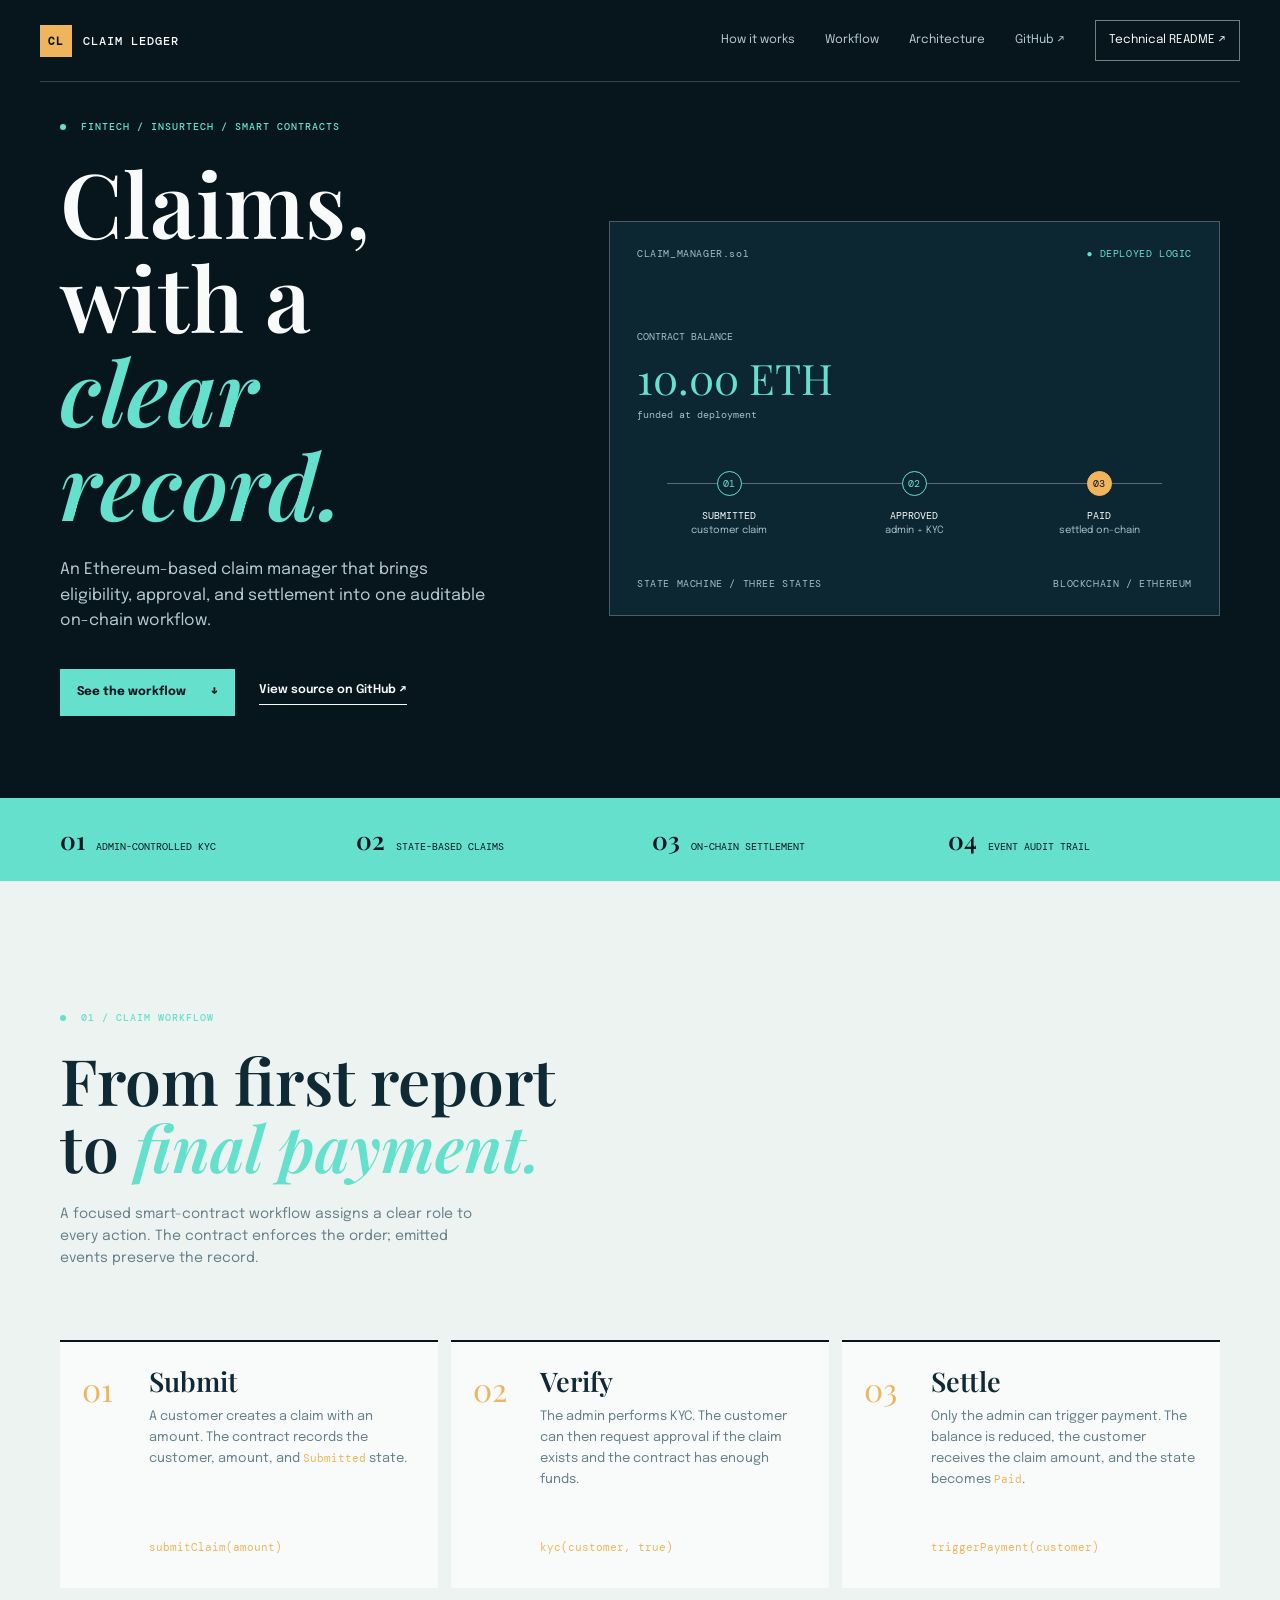
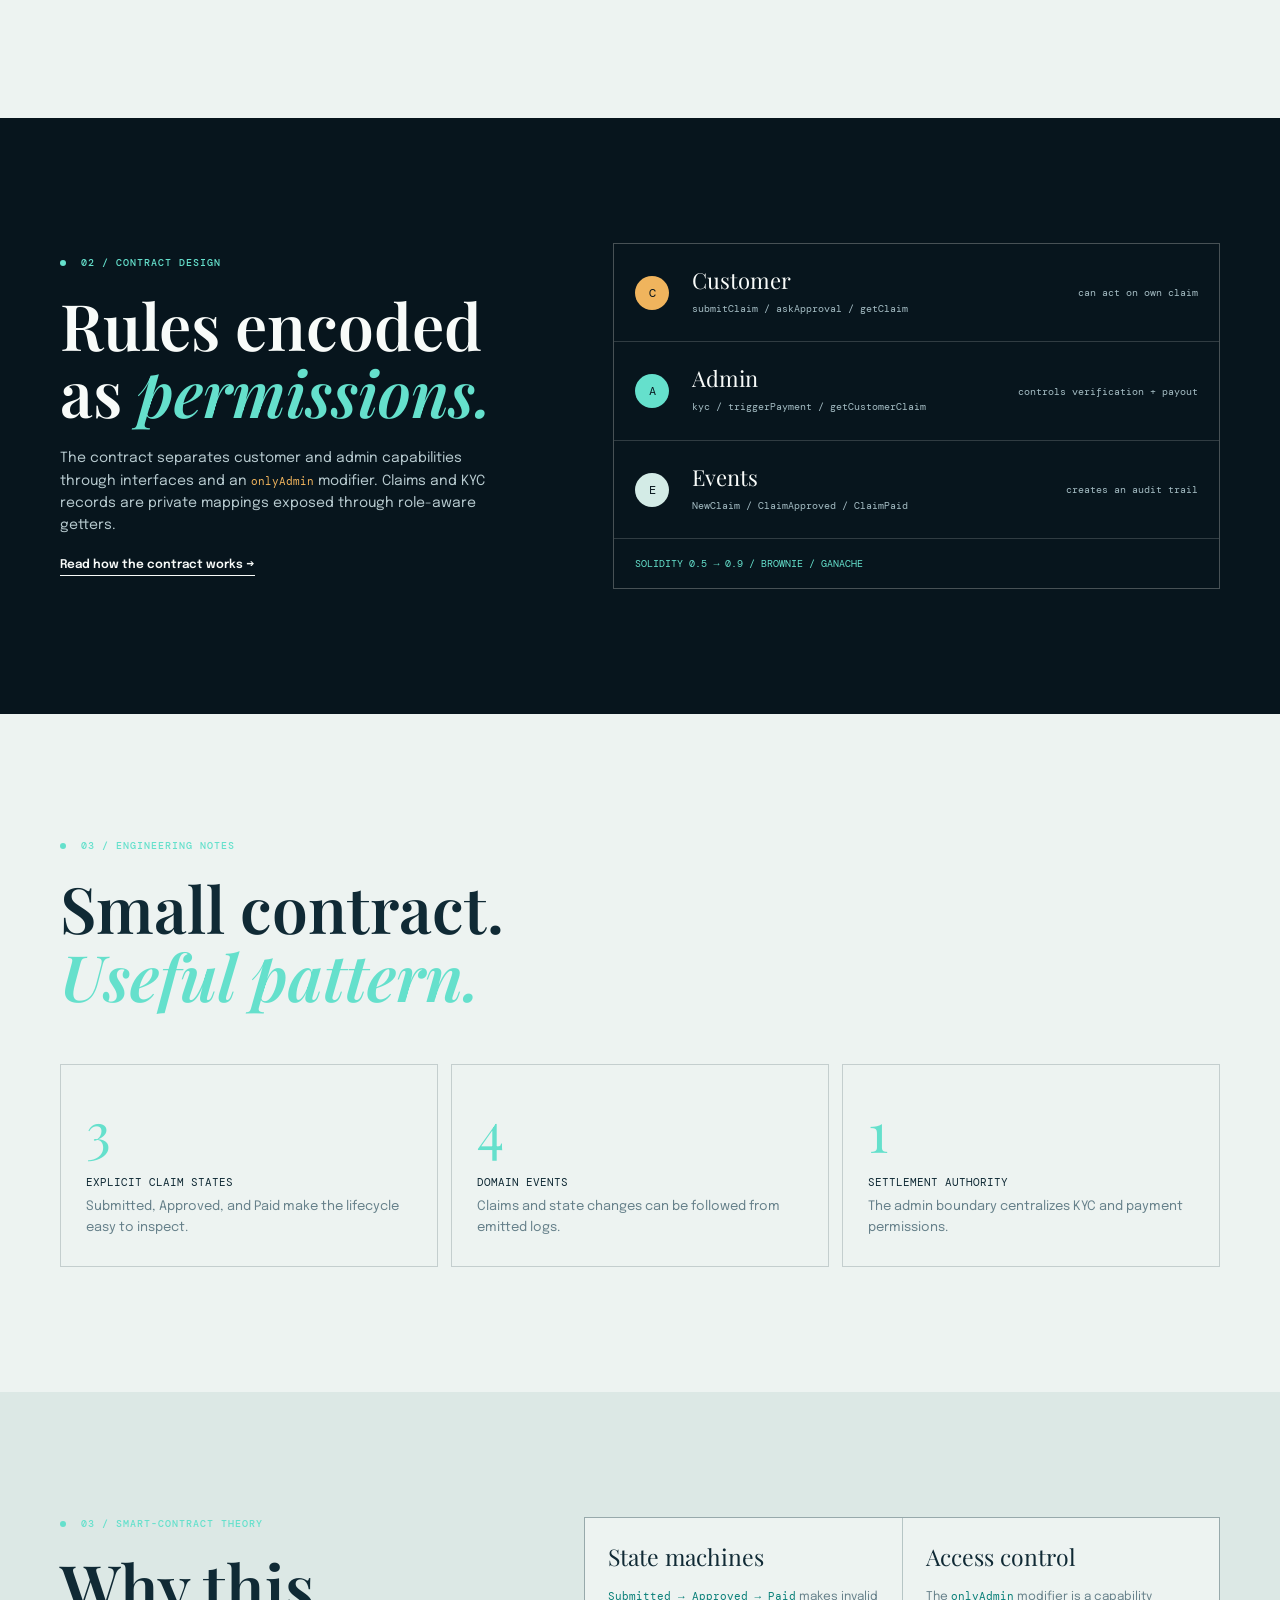
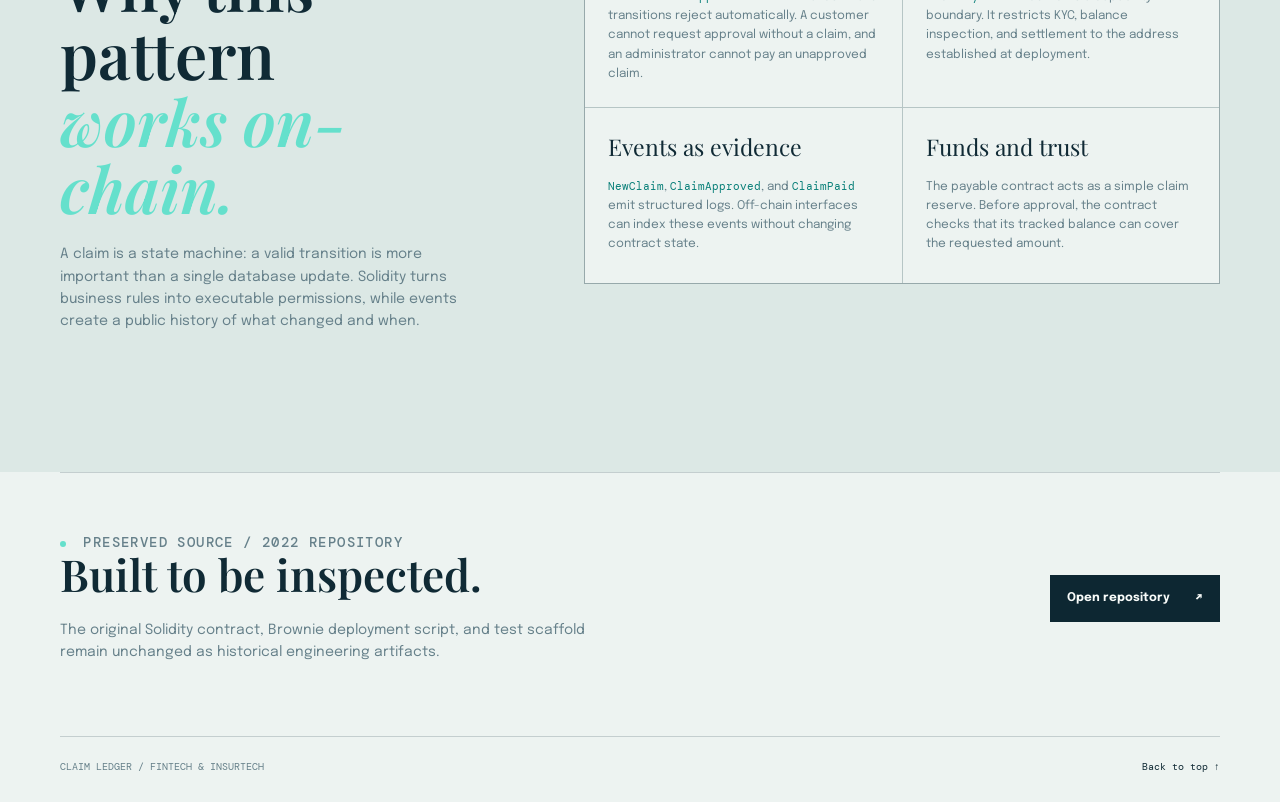
==== commit 4bf42d12: "Reorder audience-first navigation" ====
--- a/index.html
+++ b/index.html
@@ -16,12 +16,12 @@
   <link rel="stylesheet" href="layout-fix.css">
 </head>
 <body>
-  <header class="site-header"><a class="brand" href="#top"><span class="brand-mark">CL</span><span>CLAIM LEDGER</span></a><nav aria-label="Primary navigation"><a href="#workflow">Workflow</a><a href="how-it-works.html">How it works</a><a href="#architecture">Architecture</a><a href="https://github.com/omarja12/Fintech-Inssurtech-Project" target="_blank" rel="noreferrer">GitHub &#8599;</a><a class="header-button" href="README.md">Technical README &#8599;</a></nav></header>
+  <header class="site-header"><a class="brand" href="#top"><span class="brand-mark">CL</span><span>CLAIM LEDGER</span></a><nav aria-label="Primary navigation"><a href="how-it-works.html">How it works</a><a href="#workflow">Workflow</a><a href="#architecture">Architecture</a><a href="https://github.com/omarja12/Fintech-Inssurtech-Project" target="_blank" rel="noreferrer">GitHub &#8599;</a><a class="header-button" href="README.md">Technical README &#8599;</a></nav></header>
   <main id="top">
     <section class="hero page-width"><div class="hero-copy reveal"><p class="kicker"><span></span> FINTECH / INSURTECH / SMART CONTRACTS</p><h1>Claims, with a<br><em>clear record.</em></h1><p class="hero-lede">An Ethereum-based claim manager that brings eligibility, approval, and settlement into one auditable on-chain workflow.</p><div class="hero-actions"><a class="button button-gold" href="#workflow">See the workflow <span>&#8595;</span></a><a class="text-button" href="https://github.com/omarja12/Fintech-Inssurtech-Project" target="_blank" rel="noreferrer">View source on GitHub &#8599;</a></div></div><div class="hero-console reveal delay"><div class="console-top"><span>CLAIM_MANAGER.sol</span><span class="live-dot">● DEPLOYED LOGIC</span></div><div class="console-balance"><span>CONTRACT BALANCE</span><strong>10.00 ETH</strong><small>funded at deployment</small></div><div class="console-flow"><div class="flow-line"></div><div class="flow-node complete"><b>01</b><span>SUBMITTED</span><small>customer claim</small></div><div class="flow-node complete"><b>02</b><span>APPROVED</span><small>admin + KYC</small></div><div class="flow-node current"><b>03</b><span>PAID</span><small>settled on-chain</small></div></div><div class="console-footer"><span>STATE MACHINE / THREE STATES</span><span>BLOCKCHAIN / ETHEREUM</span></div></div></section>
     <section class="signal-bar"><div><b>01</b><span>Admin-controlled KYC</span></div><div><b>02</b><span>State-based claims</span></div><div><b>03</b><span>On-chain settlement</span></div><div><b>04</b><span>Event audit trail</span></div></section>
     <section class="section page-width" id="workflow"><div class="section-intro reveal"><p class="kicker"><span></span> 01 / CLAIM WORKFLOW</p><h2>From first report<br>to <em>final payment.</em></h2><p>A focused smart-contract workflow assigns a clear role to every action. The contract enforces the order; emitted events preserve the record.</p></div><div class="workflow-grid reveal"><article class="step-card"><div class="step-number">01</div><div><h3>Submit</h3><p>A customer creates a claim with an amount. The contract records the customer, amount, and <code>Submitted</code> state.</p><code>submitClaim(amount)</code></div></article><article class="step-card"><div class="step-number">02</div><div><h3>Verify</h3><p>The admin performs KYC. The customer can then request approval if the claim exists and the contract has enough funds.</p><code>kyc(customer, true)</code></div></article><article class="step-card"><div class="step-number">03</div><div><h3>Settle</h3><p>Only the admin can trigger payment. The balance is reduced, the customer receives the claim amount, and the state becomes <code>Paid</code>.</p><code>triggerPayment(customer)</code></div></article></div></section>
-    <section class="architecture-band" id="architecture"><div class="page-width architecture-grid"><div class="section-intro reveal"><p class="kicker"><span></span> 02 / CONTRACT DESIGN</p><h2>Rules encoded<br>as <em>permissions.</em></h2><p>The contract separates customer and admin capabilities through interfaces and an <code>onlyAdmin</code> modifier. Claims and KYC records are private mappings exposed through role-aware getters.</p><a class="text-button light" href="README.md">Read the numerical methods &#8594;</a></div><div class="architecture-panel reveal delay"><div class="role-row"><span class="role-icon customer">C</span><div><b>Customer</b><small>submitClaim / askApproval / getClaim</small></div><i>can act on own claim</i></div><div class="role-row"><span class="role-icon admin">A</span><div><b>Admin</b><small>kyc / triggerPayment / getCustomerClaim</small></div><i>controls verification + payout</i></div><div class="role-row"><span class="role-icon event">E</span><div><b>Events</b><small>NewClaim / ClaimApproved / ClaimPaid</small></div><i>creates an audit trail</i></div><div class="contract-tag">SOLIDITY 0.5 &#8594; 0.9 / BROWNIE / GANACHE</div></div></div></section>
+    <section class="architecture-band" id="architecture"><div class="page-width architecture-grid"><div class="section-intro reveal"><p class="kicker"><span></span> 02 / CONTRACT DESIGN</p><h2>Rules encoded<br>as <em>permissions.</em></h2><p>The contract separates customer and admin capabilities through interfaces and an <code>onlyAdmin</code> modifier. Claims and KYC records are private mappings exposed through role-aware getters.</p><a class="text-button light" href="how-it-works.html">Read how the contract works &#8594;</a></div><div class="architecture-panel reveal delay"><div class="role-row"><span class="role-icon customer">C</span><div><b>Customer</b><small>submitClaim / askApproval / getClaim</small></div><i>can act on own claim</i></div><div class="role-row"><span class="role-icon admin">A</span><div><b>Admin</b><small>kyc / triggerPayment / getCustomerClaim</small></div><i>controls verification + payout</i></div><div class="role-row"><span class="role-icon event">E</span><div><b>Events</b><small>NewClaim / ClaimApproved / ClaimPaid</small></div><i>creates an audit trail</i></div><div class="contract-tag">SOLIDITY 0.5 &#8594; 0.9 / BROWNIE / GANACHE</div></div></div></section>
     <section class="section page-width outcomes"><div class="section-intro reveal"><p class="kicker"><span></span> 03 / ENGINEERING NOTES</p><h2>Small contract.<br><em>Useful pattern.</em></h2></div><div class="outcome-grid reveal"><div class="outcome"><strong>3</strong><span>Explicit claim states</span><p>Submitted, Approved, and Paid make the lifecycle easy to inspect.</p></div><div class="outcome"><strong>4</strong><span>Domain events</span><p>Claims and state changes can be followed from emitted logs.</p></div><div class="outcome"><strong>1</strong><span>Settlement authority</span><p>The admin boundary centralizes KYC and payment permissions.</p></div></div></section>
     <section class="theory-band"><div class="page-width theory-grid"><div><p class="kicker"><span></span> 03 / SMART-CONTRACT THEORY</p><h2>Why this pattern<br><em>works on-chain.</em></h2><p>A claim is a state machine: a valid transition is more important than a single database update. Solidity turns business rules into executable permissions, while events create a public history of what changed and when.</p></div><div class="theory-points"><article><b>State machines</b><p><code>Submitted → Approved → Paid</code> makes invalid transitions reject automatically. A customer cannot request approval without a claim, and an administrator cannot pay an unapproved claim.</p></article><article><b>Access control</b><p>The <code>onlyAdmin</code> modifier is a capability boundary. It restricts KYC, balance inspection, and settlement to the address established at deployment.</p></article><article><b>Events as evidence</b><p><code>NewClaim</code>, <code>ClaimApproved</code>, and <code>ClaimPaid</code> emit structured logs. Off-chain interfaces can index these events without changing contract state.</p></article><article><b>Funds and trust</b><p>The payable contract acts as a simple claim reserve. Before approval, the contract checks that its tracked balance can cover the requested amount.</p></article></div></div></section>
     <section class="archive page-width"><div><p class="kicker"><span></span> PRESERVED SOURCE / 2022 REPOSITORY</p><h2>Built to be inspected.</h2><p>The original Solidity contract, Brownie deployment script, and test scaffold remain unchanged as historical engineering artifacts.</p></div><a class="button button-dark" href="https://github.com/omarja12/Fintech-Inssurtech-Project" target="_blank" rel="noreferrer">Open repository <span>&#8599;</span></a></section>
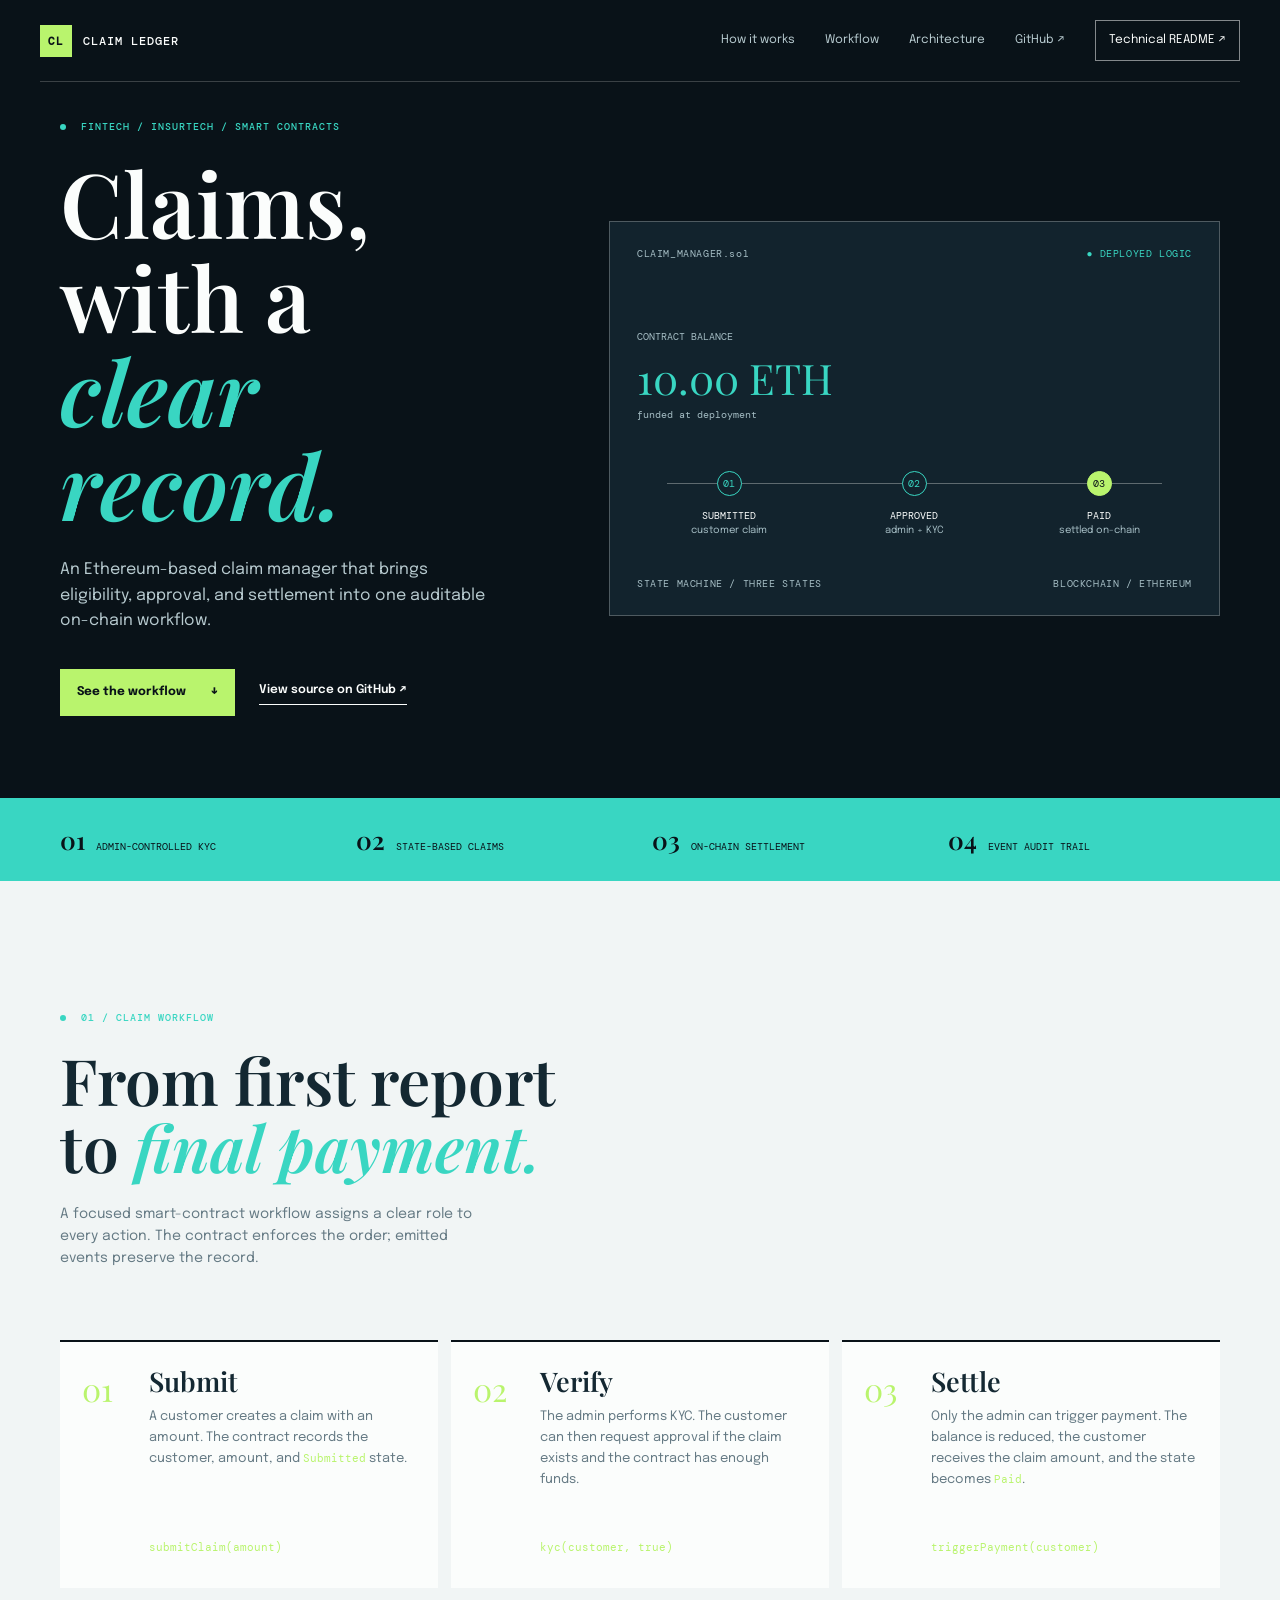
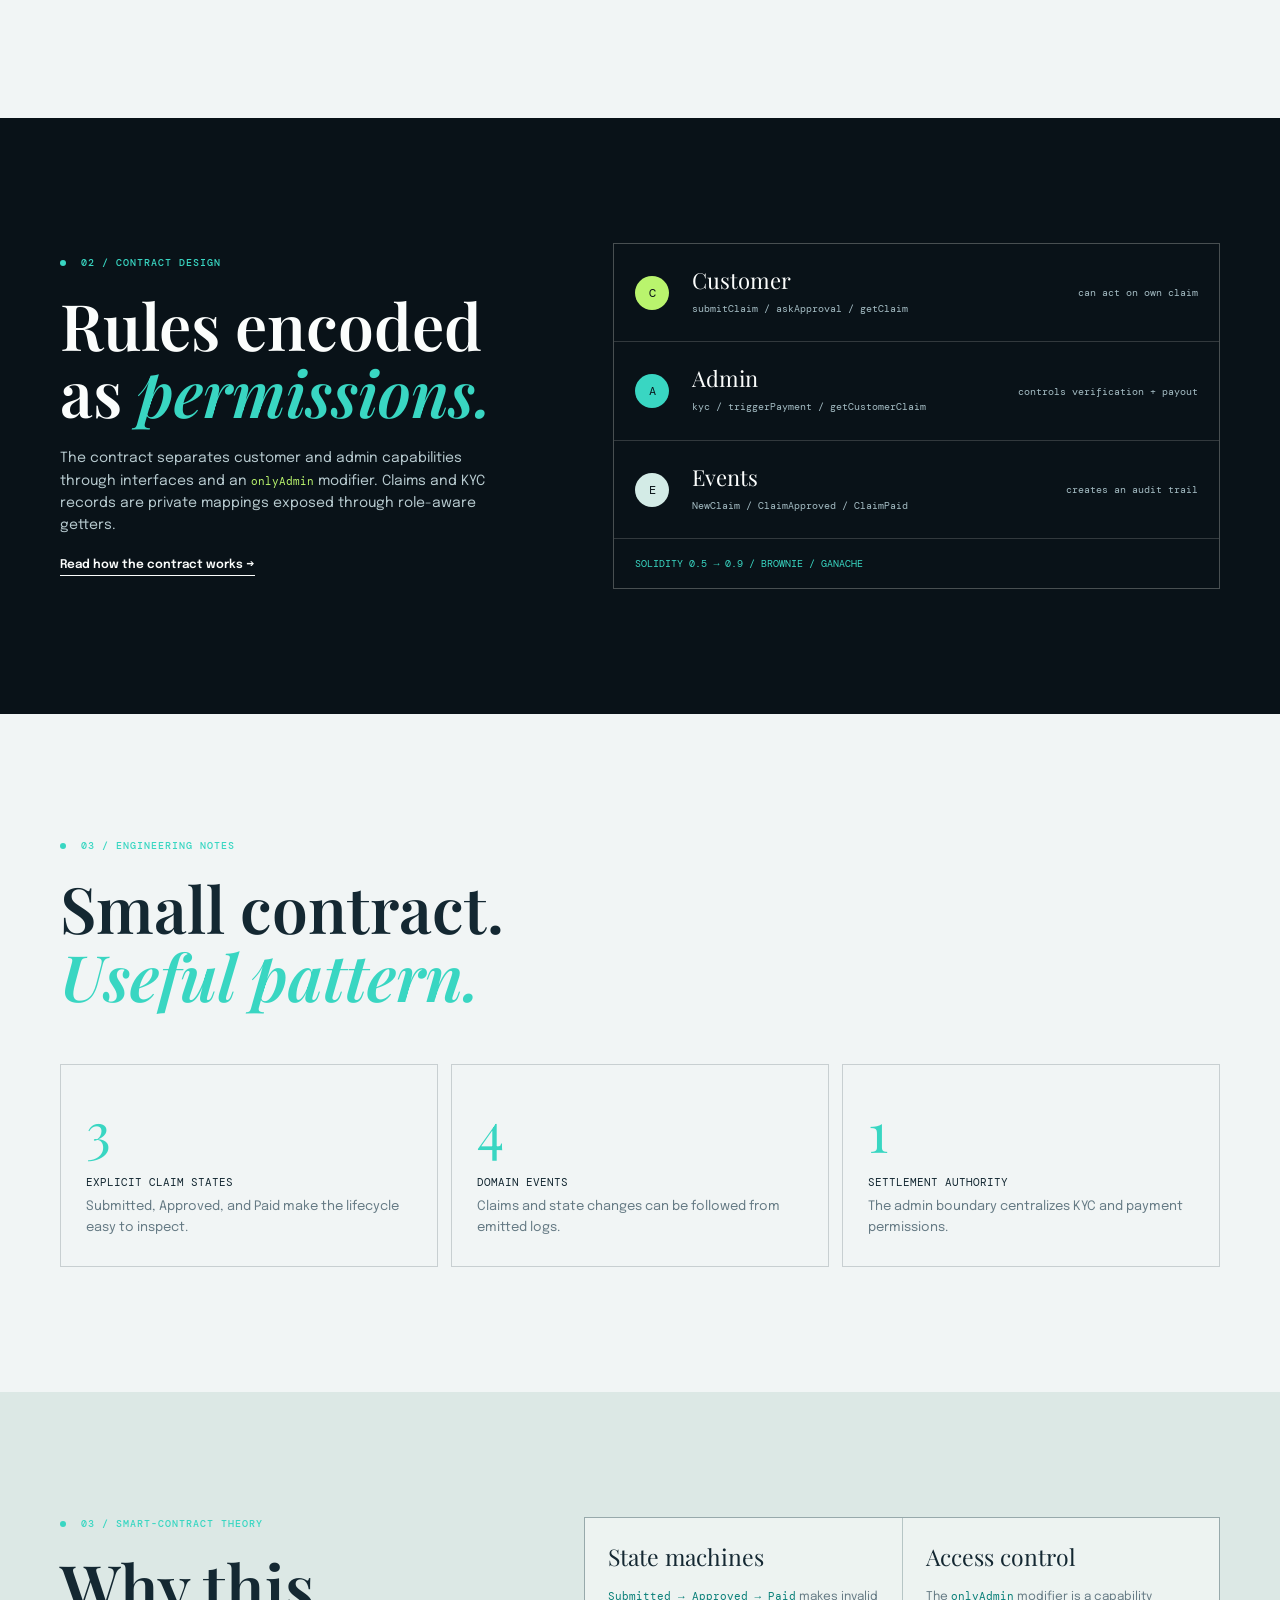
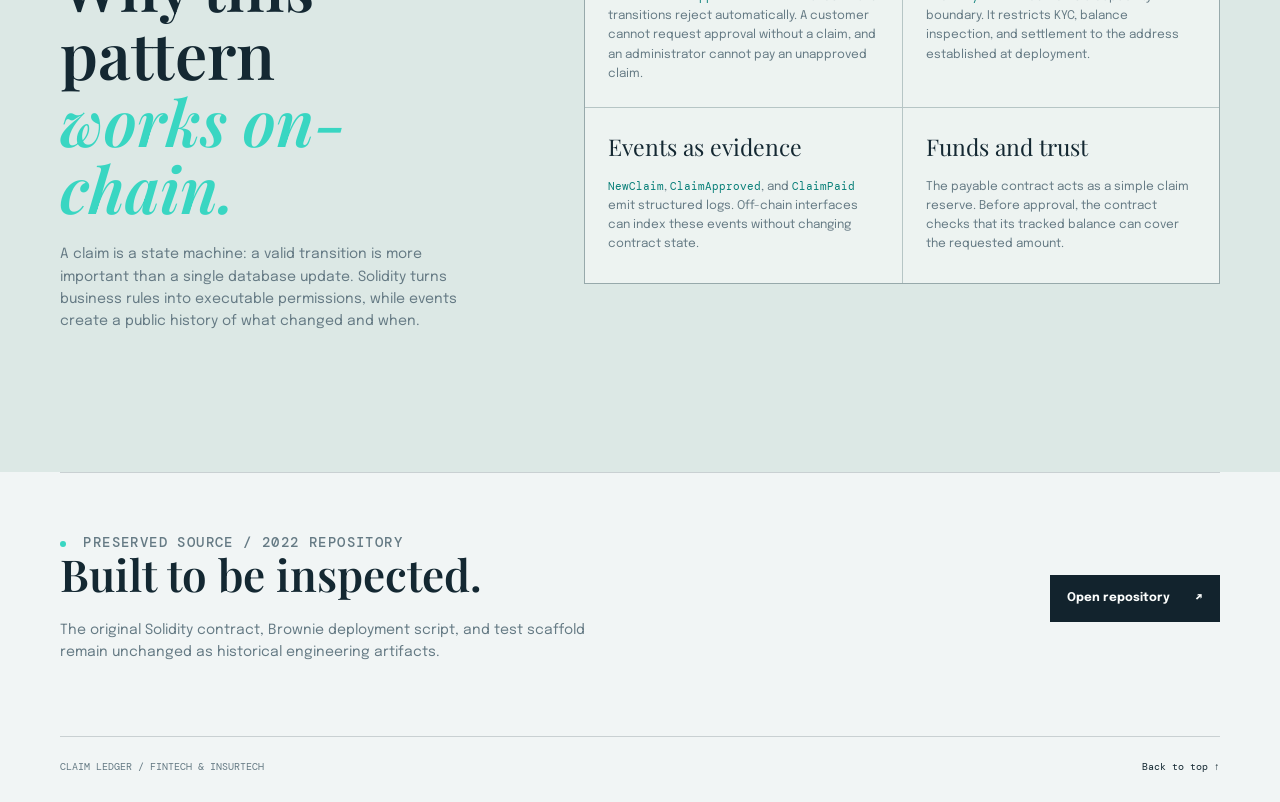
==== commit 79ce14f0: "Polish documentation links and protocol theme" ====
--- a/index.html
+++ b/index.html
@@ -12,11 +12,12 @@
   <link href="https://fonts.googleapis.com/css2?family=DM+Mono:wght@400;500&family=Epilogue:wght@400;500;600;700&family=Playfair+Display:ital,wght@0,600;1,600&display=swap" rel="stylesheet">
   <link rel="stylesheet" href="styles.css">
   <link rel="stylesheet" href="protocol-theme.css">
-  <link rel="stylesheet" href="theory.css">
+  <link rel="stylesheet" href="reader-theme.css">
+  <link rel="stylesheet" href="theory.css"><link rel="stylesheet" href="readme.css">
   <link rel="stylesheet" href="layout-fix.css">
 </head>
 <body>
-  <header class="site-header"><a class="brand" href="#top"><span class="brand-mark">CL</span><span>CLAIM LEDGER</span></a><nav aria-label="Primary navigation"><a href="how-it-works.html">How it works</a><a href="#workflow">Workflow</a><a href="#architecture">Architecture</a><a href="https://github.com/omarja12/Fintech-Inssurtech-Project" target="_blank" rel="noreferrer">GitHub &#8599;</a><a class="header-button" href="README.md">Technical README &#8599;</a></nav></header>
+  <header class="site-header"><a class="brand" href="#top"><span class="brand-mark">CL</span><span>CLAIM LEDGER</span></a><nav aria-label="Primary navigation"><a href="how-it-works.html">How it works</a><a href="#workflow">Workflow</a><a href="#architecture">Architecture</a><a href="https://github.com/omarja12/Fintech-Inssurtech-Project" target="_blank" rel="noreferrer">GitHub &#8599;</a><a class="header-button" href="readme.html">Technical README &#8599;</a></nav></header>
   <main id="top">
     <section class="hero page-width"><div class="hero-copy reveal"><p class="kicker"><span></span> FINTECH / INSURTECH / SMART CONTRACTS</p><h1>Claims, with a<br><em>clear record.</em></h1><p class="hero-lede">An Ethereum-based claim manager that brings eligibility, approval, and settlement into one auditable on-chain workflow.</p><div class="hero-actions"><a class="button button-gold" href="#workflow">See the workflow <span>&#8595;</span></a><a class="text-button" href="https://github.com/omarja12/Fintech-Inssurtech-Project" target="_blank" rel="noreferrer">View source on GitHub &#8599;</a></div></div><div class="hero-console reveal delay"><div class="console-top"><span>CLAIM_MANAGER.sol</span><span class="live-dot">● DEPLOYED LOGIC</span></div><div class="console-balance"><span>CONTRACT BALANCE</span><strong>10.00 ETH</strong><small>funded at deployment</small></div><div class="console-flow"><div class="flow-line"></div><div class="flow-node complete"><b>01</b><span>SUBMITTED</span><small>customer claim</small></div><div class="flow-node complete"><b>02</b><span>APPROVED</span><small>admin + KYC</small></div><div class="flow-node current"><b>03</b><span>PAID</span><small>settled on-chain</small></div></div><div class="console-footer"><span>STATE MACHINE / THREE STATES</span><span>BLOCKCHAIN / ETHEREUM</span></div></div></section>
     <section class="signal-bar"><div><b>01</b><span>Admin-controlled KYC</span></div><div><b>02</b><span>State-based claims</span></div><div><b>03</b><span>On-chain settlement</span></div><div><b>04</b><span>Event audit trail</span></div></section>
--- a/reader-theme.css
+++ b/reader-theme.css
@@ -0,0 +1 @@
+:root{--navy:#091218;--navy-2:#12232d;--ink:#142832;--muted:#657a84;--paper:#f1f5f5;--white:#fbfdfc;--gold:#b9f46d;--teal:#39d6c2;--line:rgba(20,40,50,.18)}.how-dark,.readme-content pre{background:var(--navy)}.button-gold{background:var(--gold);color:var(--navy)}.kicker{color:var(--teal)}.kicker span{background:var(--teal)}.readme-hero h1,.how-hero h1{color:var(--ink)}.readme-content code,.how-page code{color:#008f80}.brief-stats div,.state-strip{background:#dbece7}.state-strip strong{color:var(--navy)}.header-button{border-color:rgba(255,255,255,.5)}
--- a/readme.css
+++ b/readme.css
@@ -0,0 +1 @@
+.readme-page{background:var(--paper)}.readme-hero{padding:145px 0 85px;border-bottom:1px solid var(--line)}.readme-hero h1{color:var(--ink);font-size:clamp(57px,7vw,89px)}.readme-hero>p:not(.kicker){max-width:540px;color:var(--muted);font-size:16px}.readme-hero-meta{display:flex;gap:36px;margin-top:44px;color:var(--muted);font:10px var(--mono)}.readme-layout{display:grid;grid-template-columns:190px 1fr;gap:100px;padding:85px 0 125px}.readme-index{position:sticky;top:30px;align-self:start;display:grid;gap:13px}.readme-index a{color:var(--muted);font:11px var(--mono)}.readme-index a:hover{color:#087f78}.readme-content{max-width:760px}.readme-content section{padding-bottom:85px;margin-bottom:80px;border-bottom:1px solid var(--line);scroll-margin-top:25px}.readme-content section:last-child{margin-bottom:0}.readme-content h2{margin-bottom:22px;font-size:clamp(39px,4.5vw,58px)}.readme-content h3{margin:0 0 10px;font-size:24px}.readme-content p{max-width:670px;color:var(--muted);font-size:14px}.brief-stats{display:grid;grid-template-columns:repeat(3,1fr);gap:10px;margin-top:38px}.brief-stats div{padding:19px;background:#dce8e5}.brief-stats strong{display:block;color:#087f78;font:38px var(--display)}.brief-stats span{font:10px var(--mono);text-transform:uppercase}.workflow-table{margin-top:34px;border:1px solid var(--line)}.table-head,.workflow-table>div:not(.table-head){display:grid;grid-template-columns:1.2fr 1fr 1.5fr;gap:15px;padding:16px 18px}.table-head{background:var(--navy);color:var(--teal);font:10px var(--mono);text-transform:uppercase}.workflow-table>div:not(.table-head){border-top:1px solid var(--line);font-size:12px}.workflow-table code{color:#087f78}.state-strip{display:grid!important;gap:8px!important;margin-top:22px;padding:20px!important;background:var(--teal);color:var(--navy);font:10px var(--mono)}.state-strip strong{font:22px var(--display)}.state-strip i{font-style:normal;color:#087f78}.interface-grid{display:grid;grid-template-columns:1fr 1fr;gap:1px;margin-top:30px;background:var(--line);border:1px solid var(--line)}.interface-grid>div{min-height:170px;padding:22px;background:var(--white)}.interface-grid p{font-size:12px}.interface-grid code{color:#087f78}pre{margin:32px 0 23px;padding:24px;overflow-x:auto;background:var(--navy);color:var(--teal);font:12px var(--mono);line-height:1.8}.source-list{display:grid;margin:30px 0 35px;border-top:1px solid var(--line)}.source-list a{display:flex;justify-content:space-between;gap:20px;padding:17px 0;border-bottom:1px solid var(--line)}.source-list b{font:14px var(--mono)}.source-list span{color:var(--muted);font-size:12px}.readme-content .button{color:var(--navy)}@media(max-width:800px){.readme-hero{padding:110px 0 60px}.readme-hero-meta{display:grid;gap:10px;margin-top:30px}.readme-layout{display:block;padding:58px 0 85px}.readme-index{position:static;margin-bottom:55px}.readme-content section{padding-bottom:60px;margin-bottom:60px}.brief-stats{grid-template-columns:repeat(3,1fr)}.brief-stats div{padding:12px}.brief-stats strong{font-size:28px}.workflow-table{font-size:10px}.table-head,.workflow-table>div:not(.table-head){grid-template-columns:1.1fr .8fr 1.5fr;padding:12px 9px}.interface-grid{grid-template-columns:1fr}.source-list a{display:grid;gap:5px}}
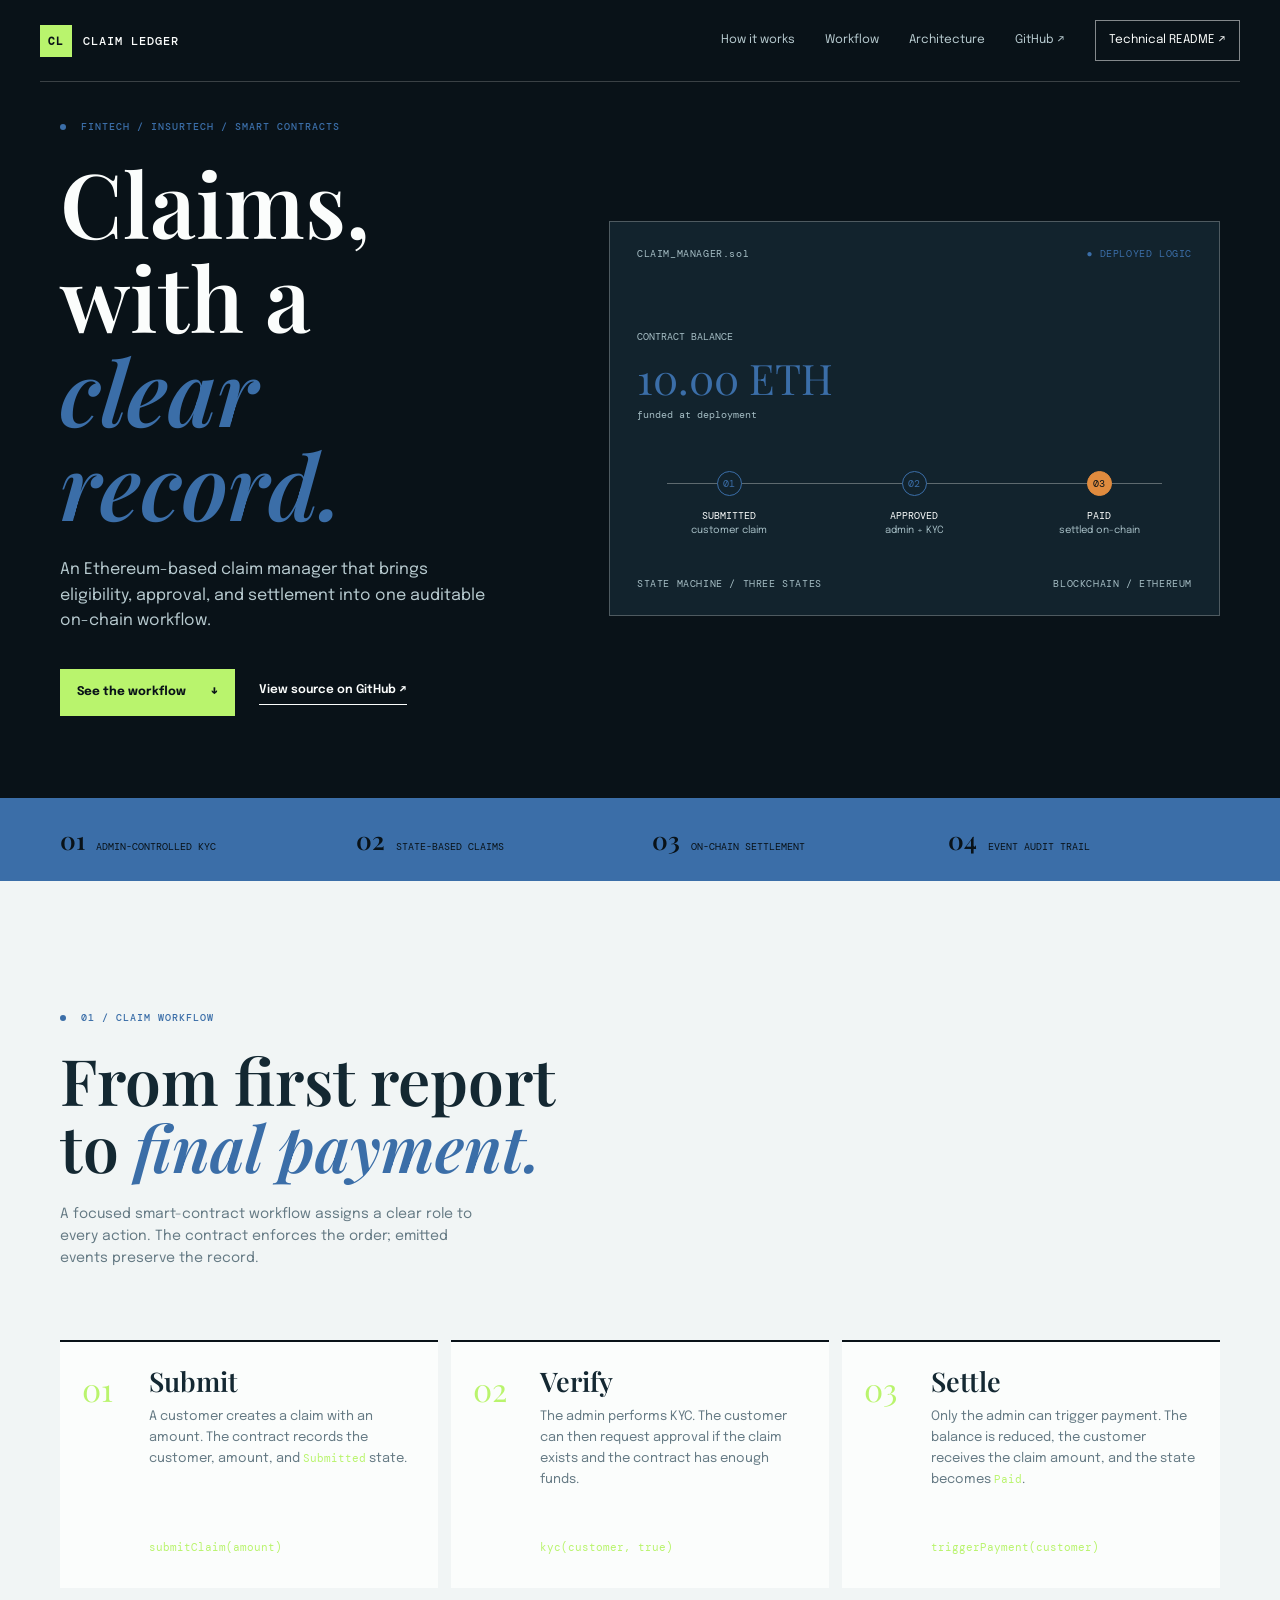
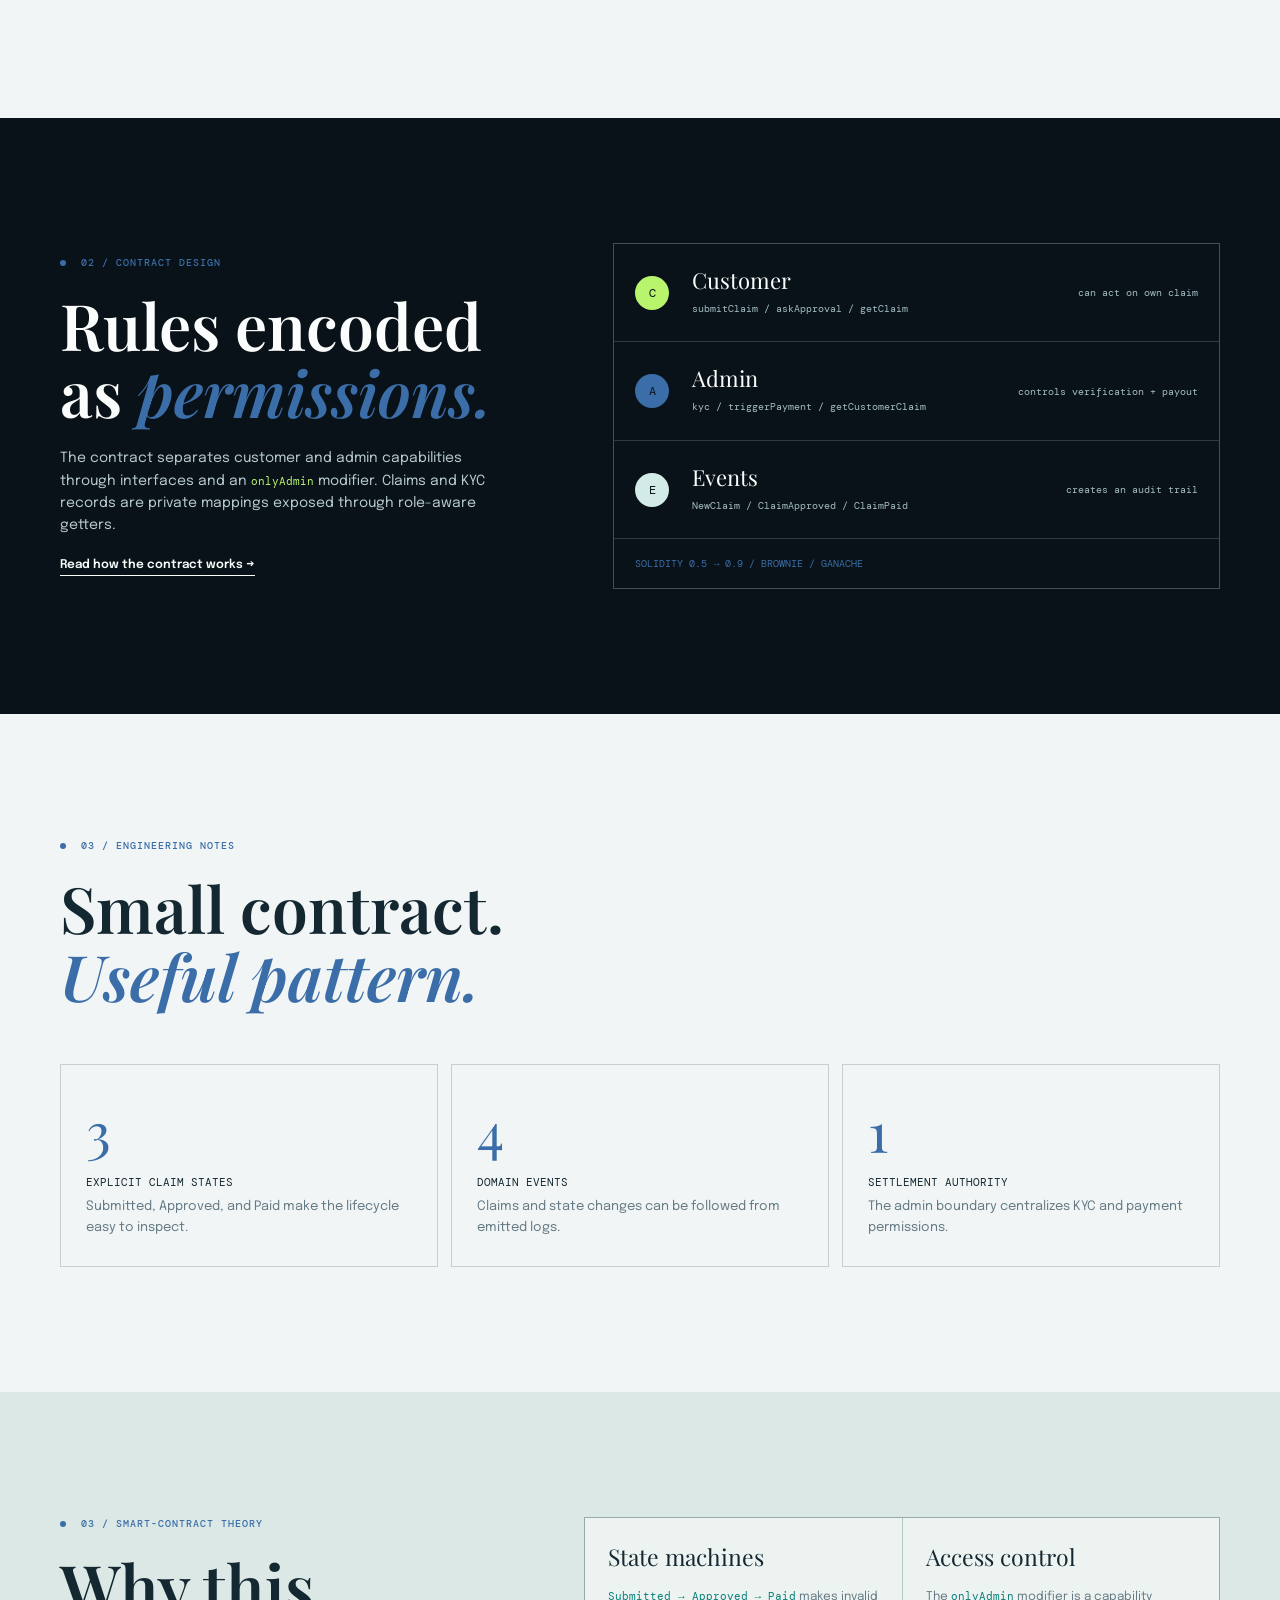
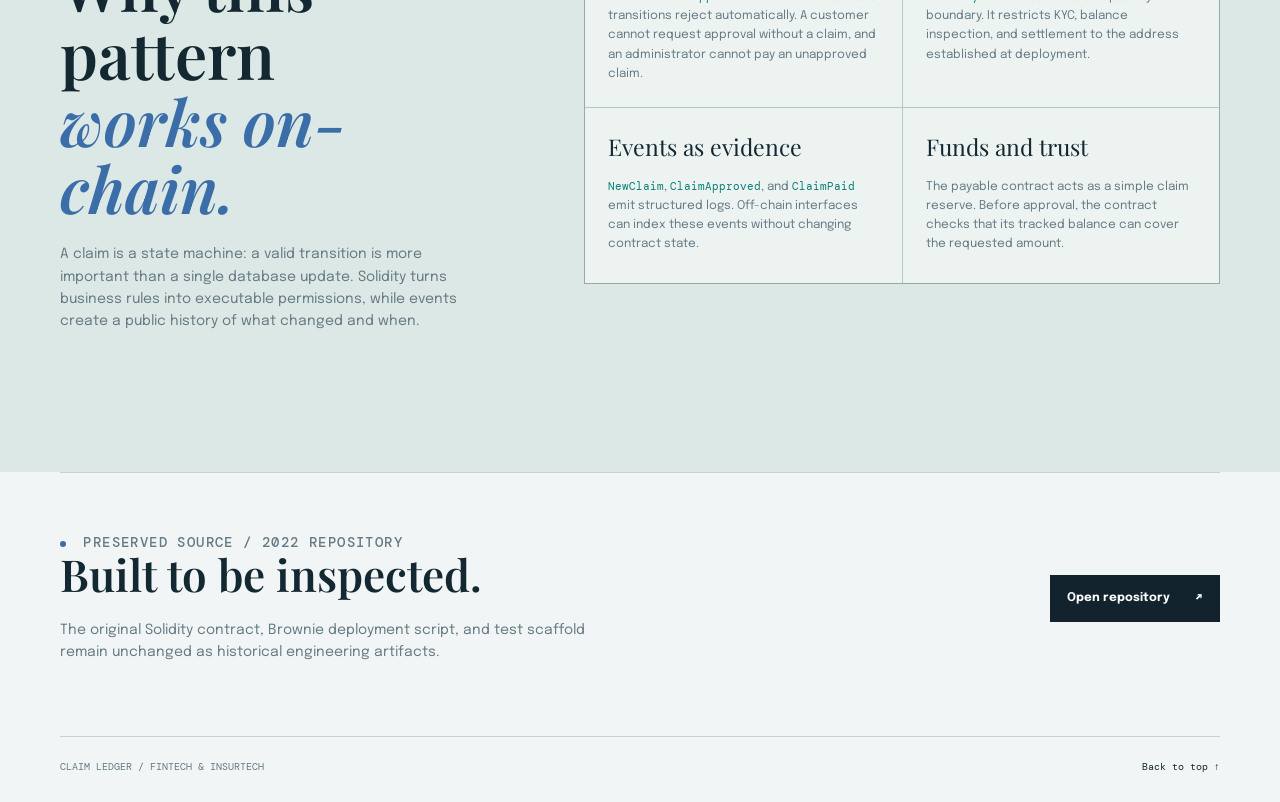
==== commit 5a6e032a: "Remove turquoise theme accent" ====
--- a/index.html
+++ b/index.html
@@ -13,6 +13,7 @@
   <link rel="stylesheet" href="styles.css">
   <link rel="stylesheet" href="protocol-theme.css">
   <link rel="stylesheet" href="reader-theme.css">
+  <link rel="stylesheet" href="color-cleanup.css">
   <link rel="stylesheet" href="theory.css"><link rel="stylesheet" href="readme.css">
   <link rel="stylesheet" href="layout-fix.css">
 </head>
--- a/color-cleanup.css
+++ b/color-cleanup.css
@@ -0,0 +1 @@
+:root{--teal:#3b6ea8}.hero .live-dot,.hero .kicker,.method-detail,.contract-tag,.kicker{color:#3b6ea8}.hero .kicker span,.kicker span{background:#3b6ea8}.flow-node b,.concept-icon{border-color:#3b6ea8;color:#3b6ea8}.flow-node.current b{border-color:#e08b3e;background:#e08b3e}.contract-tag{color:#3b6ea8}.readme-page,.how-page{--teal:#3b6ea8}.readme-page .kicker,.how-page .kicker{color:#3b6ea8}.readme-page .kicker span,.how-page .kicker span{background:#3b6ea8}.readme-page .readme-hero h1 em{color:#3b6ea8}.readme-page .brief-stats strong{color:#3b6ea8}.readme-page .workflow-table code,.readme-page .interface-grid code{color:#2c5e98}.readme-page .state-strip i{color:#3b6ea8}.readme-page .source-list a:hover{color:#3b6ea8}.how-page code{color:#2c5e98}.how-page .concept-icon{color:#3b6ea8;border-color:#3b6ea8}.how-page h1 em,.how-page h2 em{color:#3b6ea8}
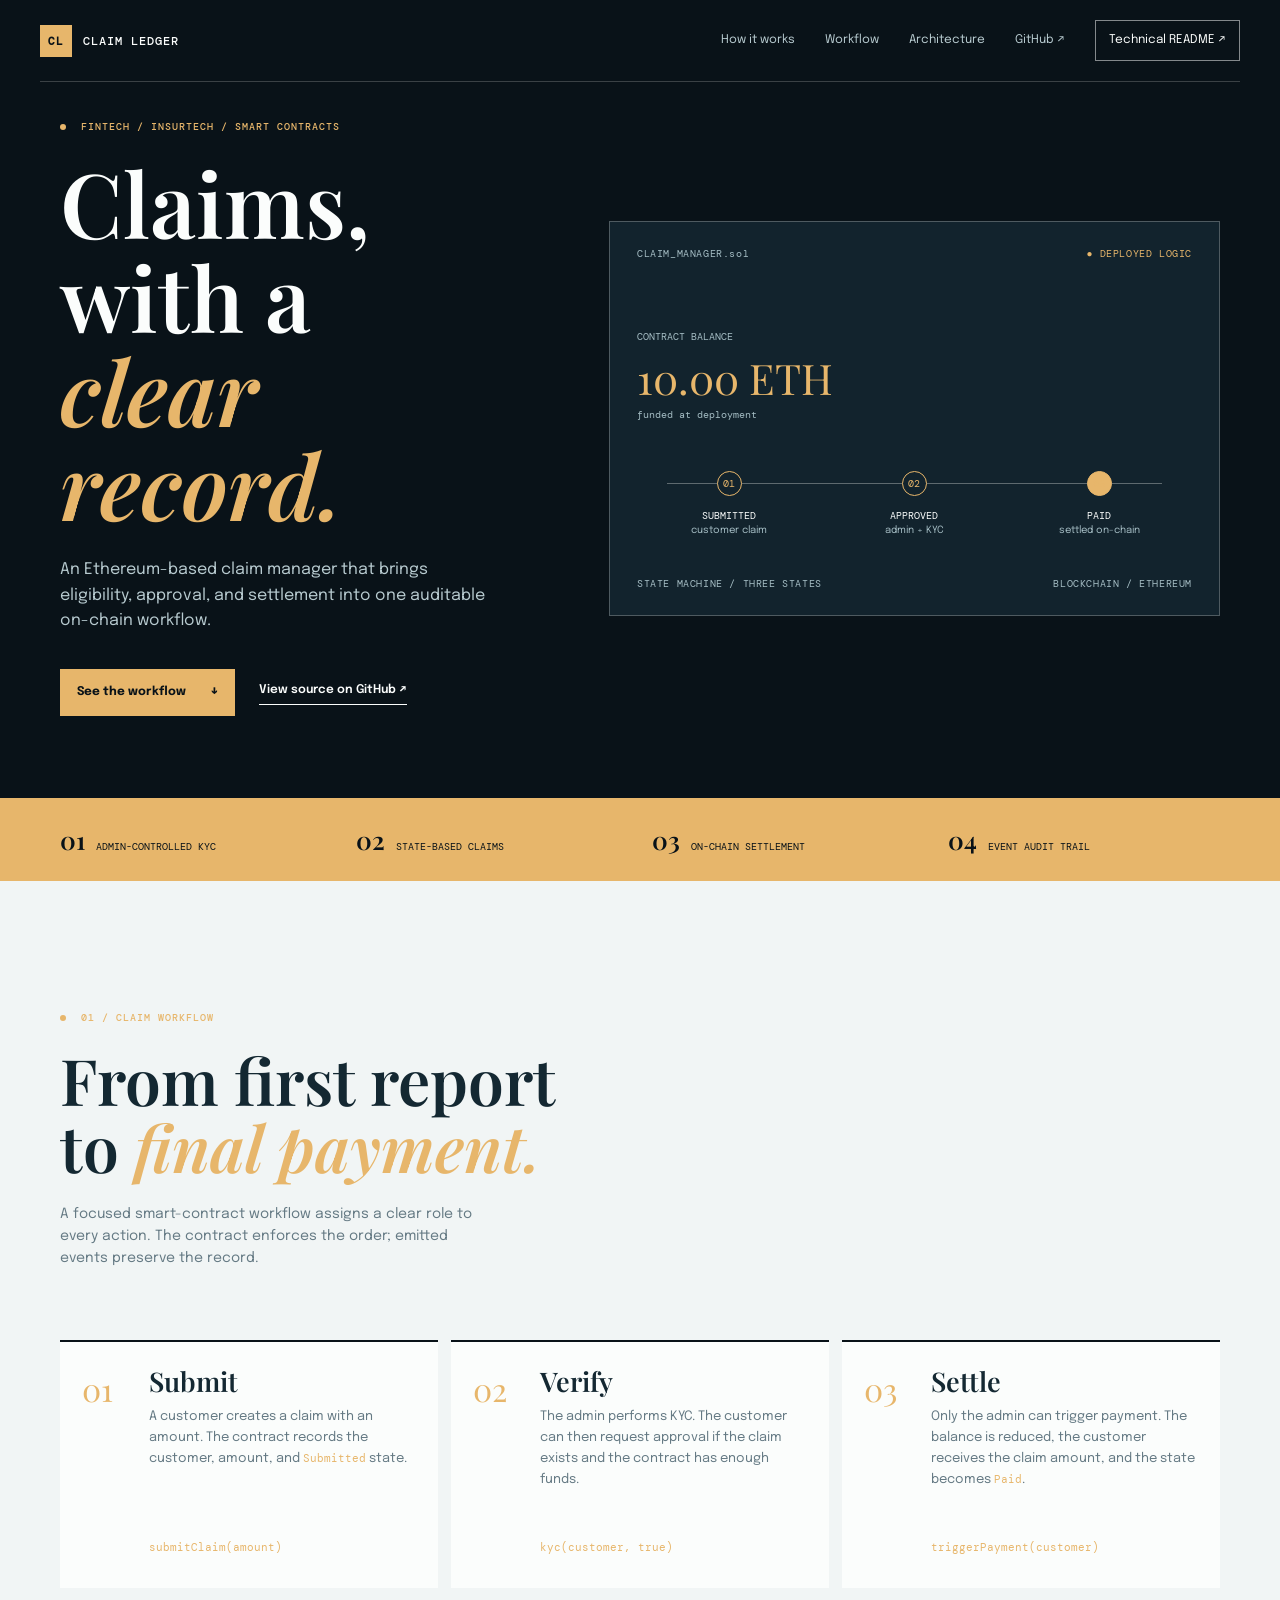
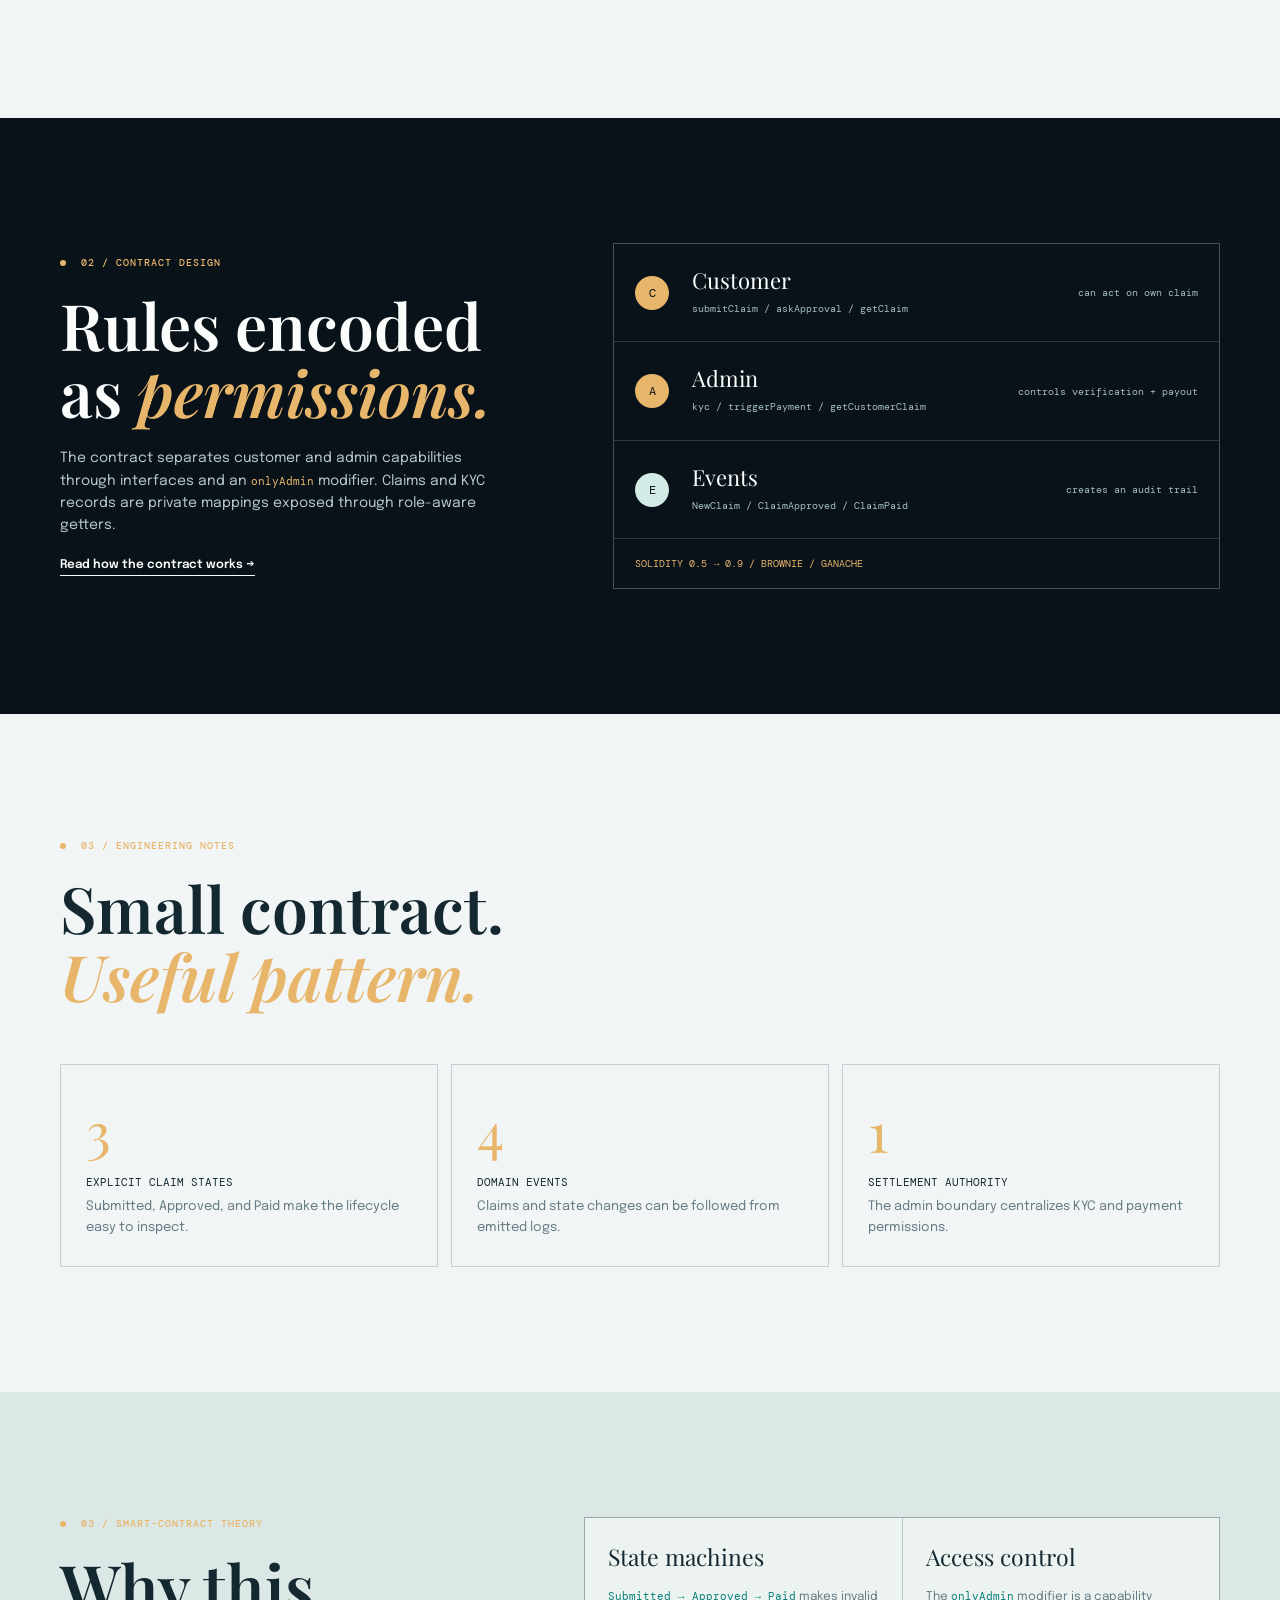
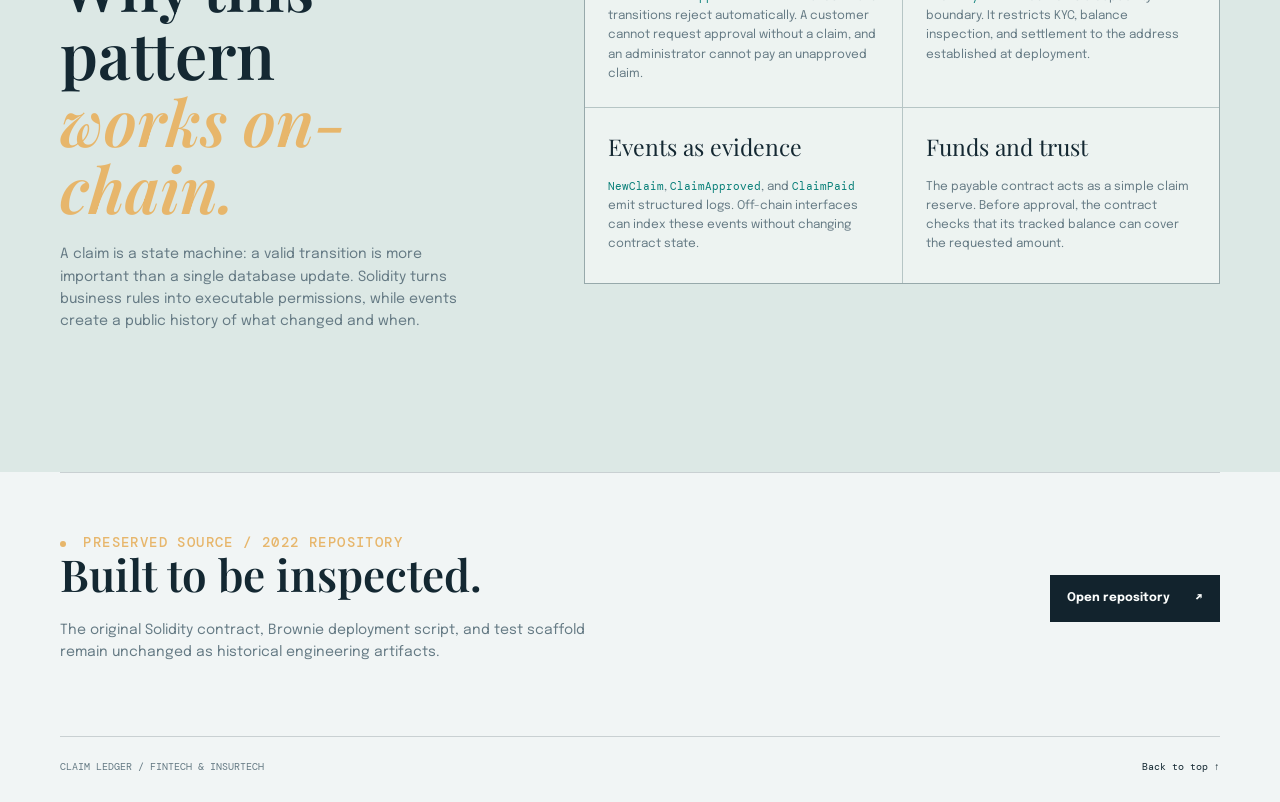
==== commit 63ca8783: "Apply amber theme across all pages" ====
--- a/index.html
+++ b/index.html
@@ -14,7 +14,7 @@
   <link rel="stylesheet" href="protocol-theme.css">
   <link rel="stylesheet" href="reader-theme.css">
   <link rel="stylesheet" href="color-cleanup.css">
-  <link rel="stylesheet" href="theory.css"><link rel="stylesheet" href="readme.css">
+  <link rel="stylesheet" href="theory.css"><link rel="stylesheet" href="readme.css"><link rel="stylesheet" href="site-theme-final.css">
   <link rel="stylesheet" href="layout-fix.css">
 </head>
 <body>
--- a/color-cleanup.css
+++ b/color-cleanup.css
@@ -1 +1 @@
-:root{--teal:#3b6ea8}.hero .live-dot,.hero .kicker,.method-detail,.contract-tag,.kicker{color:#3b6ea8}.hero .kicker span,.kicker span{background:#3b6ea8}.flow-node b,.concept-icon{border-color:#3b6ea8;color:#3b6ea8}.flow-node.current b{border-color:#e08b3e;background:#e08b3e}.contract-tag{color:#3b6ea8}.readme-page,.how-page{--teal:#3b6ea8}.readme-page .kicker,.how-page .kicker{color:#3b6ea8}.readme-page .kicker span,.how-page .kicker span{background:#3b6ea8}.readme-page .readme-hero h1 em{color:#3b6ea8}.readme-page .brief-stats strong{color:#3b6ea8}.readme-page .workflow-table code,.readme-page .interface-grid code{color:#2c5e98}.readme-page .state-strip i{color:#3b6ea8}.readme-page .source-list a:hover{color:#3b6ea8}.how-page code{color:#2c5e98}.how-page .concept-icon{color:#3b6ea8;border-color:#3b6ea8}.how-page h1 em,.how-page h2 em{color:#3b6ea8}
+:root{--teal:#e7b66b;--gold:#e7b66b}.hero .live-dot,.hero .kicker,.method-detail,.contract-tag,.kicker{color:#e7b66b}.hero .kicker span,.kicker span{background:#e7b66b}.flow-node b,.concept-icon{border-color:#e7b66b;color:#e7b66b}.flow-node.current b{border-color:#e7b66b;background:#e7b66b}.contract-tag{color:#e7b66b}.readme-page,.how-page{--teal:#e7b66b;--gold:#e7b66b}.readme-page .kicker,.how-page .kicker{color:#e7b66b}.readme-page .kicker span,.how-page .kicker span{background:#e7b66b}.readme-page .readme-hero h1 em{color:#e7b66b}.readme-page .brief-stats strong{color:#e7b66b}.readme-page .workflow-table code,.readme-page .interface-grid code{color:#a4662b}.readme-page .state-strip i{color:#a4662b}.readme-page .source-list a:hover{color:#a4662b}.how-page code{color:#a4662b}.how-page .concept-icon{color:#e7b66b;border-color:#e7b66b}.how-page h1 em,.how-page h2 em{color:#e7b66b}
--- a/site-theme-final.css
+++ b/site-theme-final.css
@@ -0,0 +1 @@
+:root{--teal:#e7b66b!important;--gold:#e7b66b!important}.brand-mark,.button-gold{background:#e7b66b!important;color:#091218!important}.kicker,.live-dot,.contract-tag,.method-detail,.readme-page .kicker,.how-page .kicker{color:#e7b66b!important}.kicker span{background:#e7b66b!important}.hero h1 em,.hero h2 em,.how-page h1 em,.how-page h2 em,.readme-page h1 em,.readme-page h2 em{color:#e7b66b!important}.flow-node b,.concept-icon,.how-page .concept-icon{border-color:#e7b66b!important;color:#e7b66b!important}.flow-node.current b{background:#e7b66b!important;border-color:#e7b66b!important}.contract-tag{color:#e7b66b!important}.readme-page .brief-stats strong,.readme-page .readme-content code,.readme-page .workflow-table code,.readme-page .interface-grid code,.how-page code{color:#a4662b!important}.readme-page .state-strip i{color:#a4662b!important}.readme-page .source-list a:hover{color:#a4662b!important}.method-notes-link{color:#e7b66b!important;border-color:#e7b66b!important}
